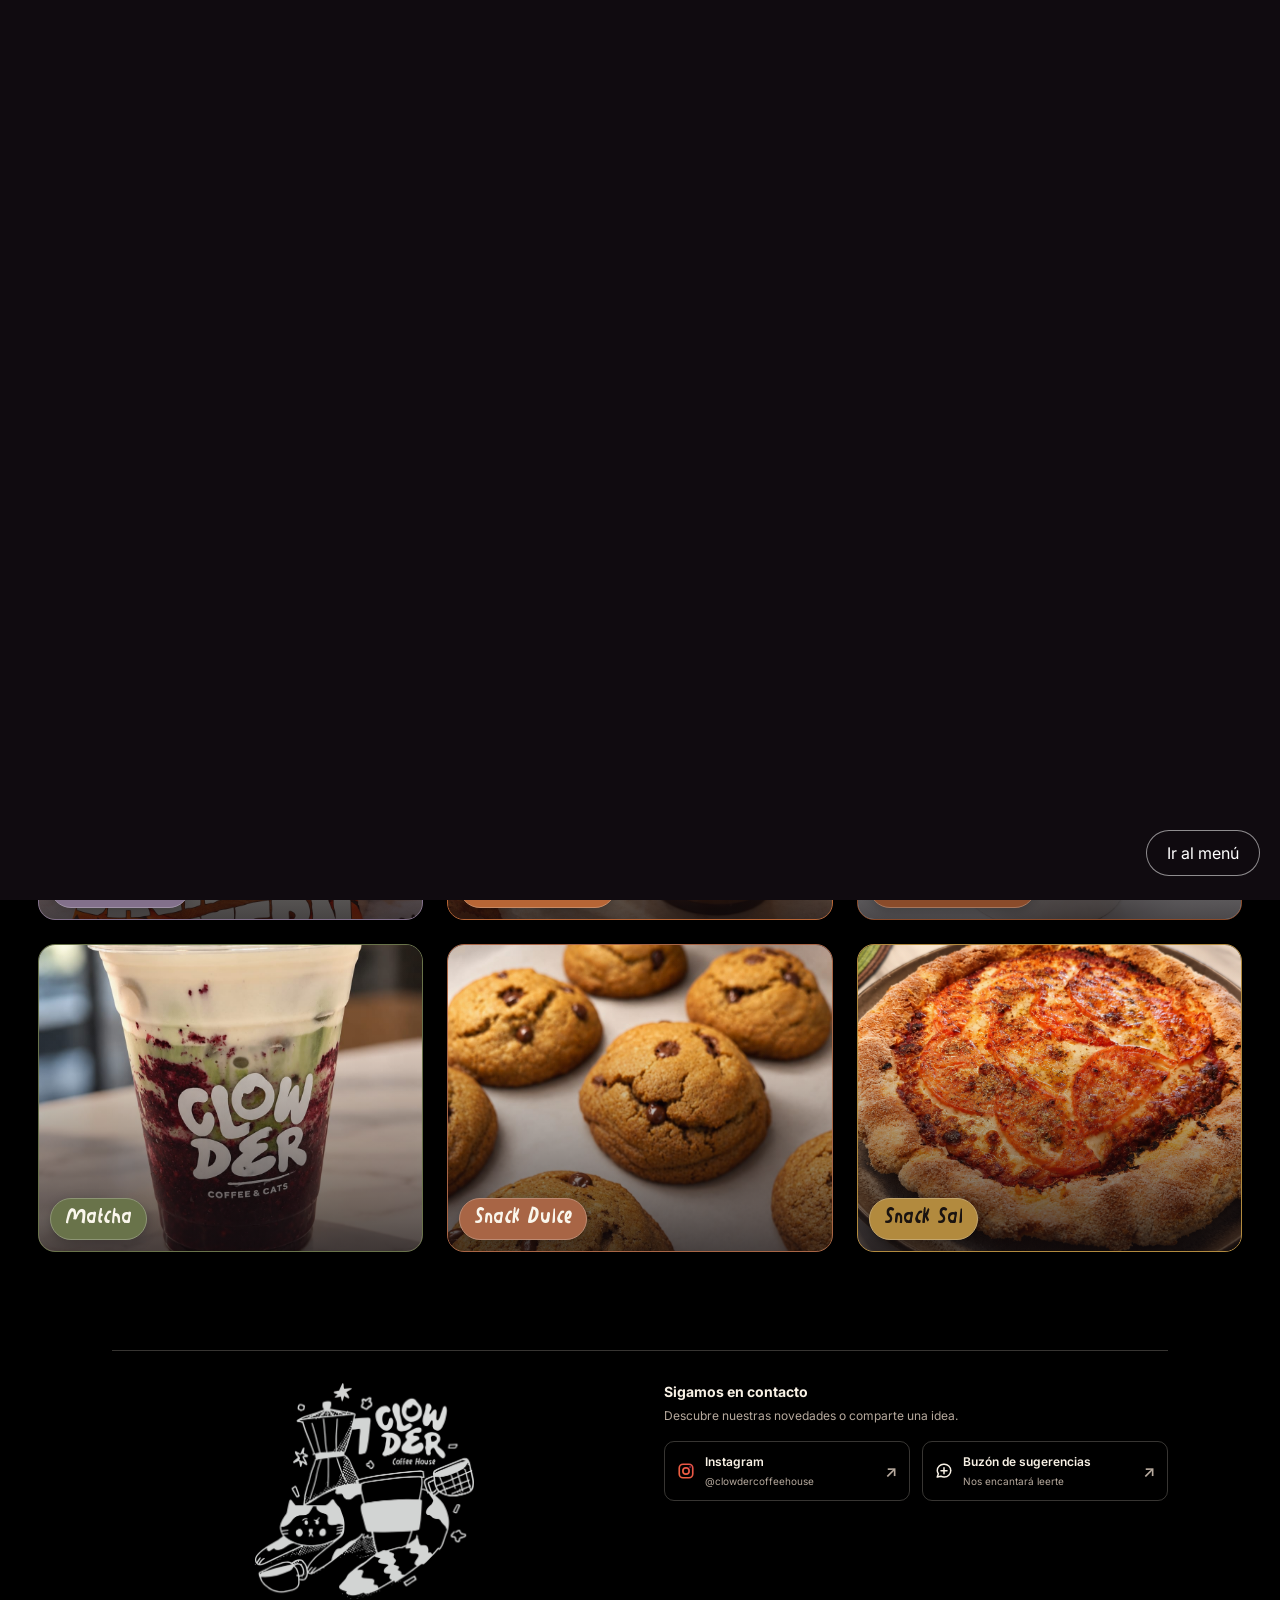
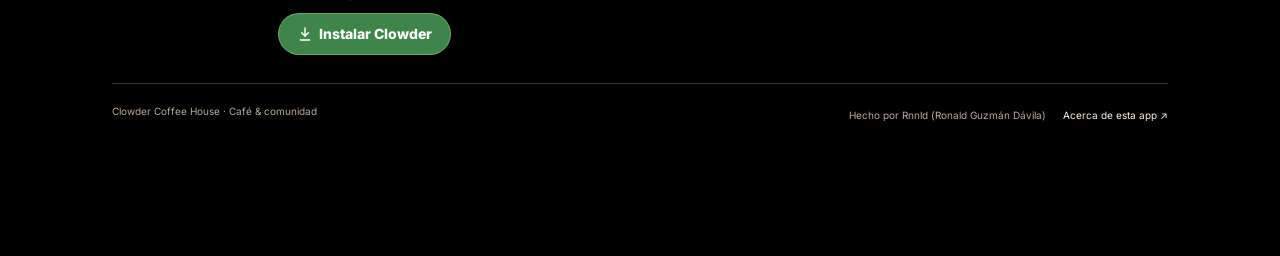
==== index.html @ a971379c "Reactiva Mini Clowder Pizza de $3 sin vencimiento de Halloween" ====
<!DOCTYPE html>
<html lang="es">
<head>
<meta charset="UTF-8">
<meta name="viewport" content="width=device-width, initial-scale=1.0">
<script>if('scrollRestoration' in history) history.scrollRestoration='manual';</script>
<title>Clowder Coffee House - Pedidos</title>
<meta name="description" content="Pide desde aquí y te llega directo a nuestro WhatsApp. Café, snacks y la bebida del mes.">
<meta name="theme-color" content="#000000">
<meta name="mobile-web-app-capable" content="yes">
<meta name="apple-mobile-web-app-capable" content="yes">
<meta name="apple-mobile-web-app-status-bar-style" content="black-translucent">
<meta name="apple-mobile-web-app-title" content="Clowder Coffee House - Pedidos">
<link rel="manifest" href="manifest.webmanifest?v=9">
<link rel="apple-touch-icon" sizes="192x192" href="icons/clowder-icon-192-v9.png">
<meta property="og:type" content="website">
<meta property="og:title" content="Clowder Coffee House · Arma tu pedido">
<meta property="og:description" content="Pide desde aquí y te llega directo a nuestro WhatsApp. Café, snacks y la bebida del mes.">
<meta property="og:url" content="https://clowder.cafe/?halloween=20261031">
<meta property="og:image" content="https://clowder.cafe/social/halloween-jacks-20261031.jpg">
<meta property="og:image:width" content="1080">
<meta property="og:image:height" content="1440">
<meta name="twitter:card" content="summary_large_image">
<meta property="og:image:type" content="image/jpeg">
<meta property="og:image:alt" content="Jacks O’ Lantern, la bebida de Halloween de Clowder en su vaso de calabaza">
<meta name="twitter:image" content="https://clowder.cafe/social/halloween-jacks-20261031.jpg">
<link rel="icon" type="image/png" href="assets/image-37567444807043c1.png">
<link rel="preconnect" href="https://fonts.googleapis.com">
<link href="https://fonts.googleapis.com/css2?family=Fraunces:ital,opsz,wght@0,9..144,400;0,9..144,600;1,9..144,500&family=Inter:wght@400;500;600;700&family=IBM+Plex+Mono:wght@500;600&display=swap" rel="stylesheet">
<link rel="stylesheet" href="./styles.css?v=20261031-halloween-stock">
<link rel="stylesheet" href="./order-ticket.css?v=20261026">
</head>
<body>
<noscript><style>.intro-splash{display:none}</style></noscript>
<div class="intro-splash" id="introSplash">
  <video id="introVideo" muted playsinline preload="metadata" aria-hidden="true">
    <source src="assets/pumpkin-intro.mp4" type="video/mp4">
  </video>
  <button type="button" class="intro-skip" id="introSkip">Ir al menú</button>
</div>


<div class="sticky-top">
<header>
  <div class="header-actions">
  <div class="header-primary-actions">
  <button class="hours-toggle" id="hoursToggle" onclick="openHours()" aria-label="Horarios de atención">
    <svg viewBox="0 0 24 24" fill="none" stroke="currentColor" stroke-width="2" stroke-linecap="round" stroke-linejoin="round"><circle cx="12" cy="12" r="9"/><polyline points="12 7 12 12 16 14"/></svg>
  </button>
  <button class="guide-toggle" id="guideToggle" onclick="openGuide()" aria-label="¿Cómo pido?">
    <svg viewBox="0 0 24 24" fill="none" stroke="currentColor" stroke-width="2" stroke-linecap="round" stroke-linejoin="round"><circle cx="12" cy="12" r="9"/><path d="M9.5 9a2.5 2.5 0 0 1 5 0c0 1.7-2.5 2-2.5 3.5"/><line x1="12" y1="16.5" x2="12" y2="16.5"/></svg>
    ¿Cómo pido?
  </button>
  <button class="pay-toggle" id="payToggle" onclick="openPayments()" aria-label="Pagar por transferencia">
    <svg viewBox="0 0 24 24" fill="none" stroke="currentColor" stroke-width="2" stroke-linecap="round" stroke-linejoin="round"><rect x="2" y="5" width="20" height="14" rx="2"/><line x1="2" y1="10" x2="22" y2="10"/></svg>
    Transferencias
  </button>
  </div>
  <div class="header-secondary-actions">
  <span class="theme-toggle" id="themeToggle" role="img" aria-label="Clowder">
    <img class="theme-cat-logo theme-cat-logo-dark-mode" width="2250" height="2250" decoding="async" src="assets/clowder-mark-dark-mode.png" alt="">
  </span>
  </div>
  </div>

</header>
<div class="compact-cat-title" id="compactCatTitle"></div>

<div class="cats-wrap"><nav class="cats" id="cats"></nav></div>
</div>

<header class="home-brand">
  <img class="logo" width="1374" height="1149" decoding="async" src="assets/image-b30d7df6a35a7973.png" alt="Clowder">
  <div class="tag-row">
    <svg class="doodle-star" viewBox="0 0 24 24" fill="currentColor"><path d="M12 0 L14.2 9.8 L24 12 L14.2 14.2 L12 24 L9.8 14.2 L0 12 L9.8 9.8 Z"/></svg>
    <div class="tag">arma tu pedido</div>
    <svg class="doodle-star" viewBox="0 0 24 24" fill="currentColor"><path d="M12 0 L14.2 9.8 L24 12 L14.2 14.2 L12 24 L9.8 14.2 L0 12 L9.8 9.8 Z"/></svg>
  </div>
</header>

<section id="whatsappRecovery" class="order-history order-recovery" hidden aria-labelledby="recoveryTitle">
  <h2 id="recoveryTitle">Tu pedido está guardado</h2>
  <p id="whatsappRecoveryMessage" role="status"></p>
  <p>Si WhatsApp no abrió o quedó en blanco, vuelve a abrir el mismo mensaje. No necesitas armar el pedido otra vez.</p>
  <a id="whatsappRecoveryLink" data-whatsapp>Continuar este pedido en WhatsApp</a>
  <details><summary>Ver mi pedido guardado</summary><pre id="recoveryOrderDetails"></pre></details>
  <button type="button" onclick="acknowledgeWhatsAppMessage()">Ya envié el mensaje</button>
  <small>Este botón solo oculta el aviso; no confirma el pago.</small>
</section>

<aside id="drinksOnlyNotice" class="drinks-only-notice" hidden aria-labelledby="drinksOnlyTitle">
  <strong id="drinksOnlyTitle">Hoy solo bebidas ☕</strong>
  <p>Estamos preparando Clowder para Halloween 🎃. Por hoy, disfruta nuestras bebidas; la comida vuelve mañana.</p>
</aside>

<aside id="halloweenNotice" class="drinks-only-notice halloween-notice" hidden aria-labelledby="halloweenTitle">
  <strong id="halloweenTitle">🎃 Halloween en Clowder 👻</strong>
  <p>🦇 Hoy, a partir de las 20h00, celebramos con bebidas y temática de Halloween.</p>
  <p><b>Mini Clowder Pizza · $3.00</b><br>Los mismos ingredientes de nuestra pizza, en versión mini y sin huevo.</p>
  <div class="halloween-notice-actions">
    <button type="button" onclick="selectCat('Snack Sal')">🍕 Pedir mini pizza</button>
    <button type="button" onclick="selectCat('Bebidas Frías')">🎃 Jacks O’ Lantern</button>
    <button type="button" onclick="selectCat('Bebida del Mes')">☕ Pumpkin Spice Latte</button>
  </div>
</aside>

<section id="birthdayNotice" hidden style="max-width:720px;margin:16px auto;padding:20px;border-radius:20px;background:#faef9a;color:#332519;box-sizing:border-box" aria-labelledby="birthdayTitle">
  <img src="banners/cumple-gato-mesero.png" alt="El gato mesero celebra su cumpleaños con un pastel, café y un michi, en una ilustración cálida de Clowder." width="1049" height="1499" loading="lazy" decoding="async" style="display:block;width:100%;max-width:300px;height:auto;margin:0 auto 18px;border-radius:14px">
  <h2 id="birthdayTitle" style="margin:0 0 8px">🎂 ¡El gato mesero está de cumpleaños!</h2>
  <p id="birthdayHours" role="status"></p>
  <p>Su mejor regalo: ayudar a los michis de la calle. Tu aporte de cumpleaños, desde $1, se destina a nuestra ayuda social animal. 🐾</p>
  <form onsubmit="openBirthdayGift(event)" style="display:flex;gap:10px;flex-wrap:wrap;align-items:center">
    <label for="birthdayAmount">Tu regalo ($)</label>
    <input id="birthdayAmount" type="number" min="1" step="0.01" value="1" required style="width:90px;padding:10px;font:inherit">
    <button type="submit" style="padding:12px;border-radius:12px;cursor:pointer;font:inherit">🎁 Regalar desde $1</button>
  </form>
  <p id="birthdayGiftInstructions" hidden>Transfiere el valor elegido a una de nuestras cuentas y adjunta tu comprobante en WhatsApp. <a id="birthdayReceipt" data-whatsapp target="_blank" rel="noopener">Enviar comprobante</a>. Abrir WhatsApp no confirma el aporte.</p>
</section>
<main id="menu"></main>

<details id="orderHistory" class="order-history" hidden>
  <summary>Mis pedidos anteriores</summary>
  <p>Últimos 10 pedidos preparados en este dispositivo. Puedes recuperar el mensaje o repetir los productos como un pedido nuevo. Abrir WhatsApp no confirma que hayas enviado el mensaje ni pagado.</p>
  <div id="orderHistoryList"></div>
</details>

<footer id="preview-footer" class="footer-mascot footer-compact">
  <div class="footer-brand">
    <img src="assets/image-1241ecc6e22c2542.png" loading="lazy" decoding="async" width="900" height="891" alt="Clowder Coffee House">
    <button class="install-toggle" id="installToggle" onclick="installApp()" aria-label="Instalar Clowder">
      <svg viewBox="0 0 24 24" fill="none" stroke="currentColor" stroke-width="2.2" stroke-linecap="round" stroke-linejoin="round"><path d="M12 3v12"/><path d="m7 10 5 5 5-5"/><path d="M5 21h14"/></svg>
      Instalar Clowder
    </button>
  </div>
  <div class="footer-details">
    <h2 class="footer-heading">Sigamos en contacto</h2><p class="footer-ig-cta">Descubre nuestras novedades o comparte una idea.</p>
    <nav class="footer-links" aria-label="Comunidad Clowder">
  <a class="footer-mascot-ig" href="https://www.instagram.com/clowdercoffeehouse/" target="_blank" rel="noopener" aria-label="Instagram de Clowder">
    <svg viewBox="0 0 24 24" fill="none" aria-hidden="true"><defs><linearGradient id="igGradient" x1="2" y1="22" x2="22" y2="2"><stop stop-color="#feda75"/><stop offset=".35" stop-color="#fa7e1e"/><stop offset=".7" stop-color="#d62976"/><stop offset="1" stop-color="#4f5bd5"/></linearGradient></defs><rect x="3" y="3" width="18" height="18" rx="5" stroke="url(#igGradient)" stroke-width="2.2"/><circle cx="12" cy="12" r="4.2" stroke="url(#igGradient)" stroke-width="2.2"/><circle cx="17.4" cy="6.7" r="1.1" fill="#d62976"/></svg>
    <span>Instagram<small>@clowdercoffeehouse</small></span><span class="footer-link-arrow" aria-hidden="true">↗︎</span>
  </a>
  <a class="footer-suggestion-link" href="https://share.forms.app/form/6a9ef996fdd4755e6a546004" target="_blank" rel="noopener noreferrer"><svg viewBox="0 0 24 24" fill="none" stroke="currentColor" stroke-width="2" stroke-linecap="round" stroke-linejoin="round" aria-hidden="true"><path d="M21 11.5a8.4 8.4 0 0 1-9 8.5 9.3 9.3 0 0 1-4.2-1L3 20l1.5-4.4A8.1 8.1 0 0 1 3 11.5 8.4 8.4 0 0 1 12 3a8.4 8.4 0 0 1 9 8.5Z"/><path d="M8 11.5h8M12 7.5v8"/></svg><span>Buzón de sugerencias<small>Nos encantará leerte</small></span><span class="footer-link-arrow" aria-hidden="true">↗︎</span></a>
    </nav>
  </div>
  <div class="footer-credit"><span>Clowder Coffee House <span aria-hidden="true">·</span> Café &amp; comunidad</span><span>Hecho por Rnnld (Ronald Guzmán Dávila) <button type="button" onclick="document.getElementById('aboutApp').showModal()">Acerca de esta app <span aria-hidden="true">↗︎</span></button></span></div>
</footer>
<dialog id="aboutApp" class="about-dialog" aria-labelledby="aboutAppTitle">
  <div class="drawer-head"><h2 id="aboutAppTitle">Acerca de esta app</h2><button type="button" aria-label="Cerrar" onclick="document.getElementById('aboutApp').close()">✕</button></div>
  <p class="about-intro">Creada para que elegir tu café y armar tu pedido sea más fácil.</p>
  <div class="dev-card">
    <div class="dev-hook">¿Te gusta esta app?</div>
    <div class="dev-hook-sub">¿Tienes algo en mente? Cuéntame.</div>
    <a class="dev-btn dev-btn-wa dev-btn-full" href="#" data-whatsapp target="_blank" rel="noopener">Hablemos por WhatsApp</a>
    <div class="dev-sign">Ronald Guzmán Dávila</div>
  </div>
  <div class="footer-version">Clowder · v6</div>
</dialog>

<nav class="bottom-navigation" aria-label="Navegación del menú">
  <button type="button" id="menuBack" class="menu-back" onclick="expandCats()" disabled><span aria-hidden="true">←</span> Volver al menú</button>
<div class="cartbar" id="cartbar" role="button" tabindex="0" aria-label="Ver mi pedido">
  <div class="left"><span class="count" id="cartCount">0</span> Mi pedido</div>
  <div class="right"><span id="cartTotal">$0.00</span>
    <svg class="cartbar-arrow" viewBox="0 0 24 24" fill="none" stroke="currentColor" stroke-width="3" stroke-linecap="round" stroke-linejoin="round"><polyline points="9 18 15 12 9 6"/></svg>
  </div>
</div>
</nav>
<div class="order-complete" id="orderComplete" role="status" aria-live="polite">Continúa en WhatsApp<br><small>Envía allí el mensaje para completar tu pedido. Tu carrito está limpio. Puedes recuperar el mensaje en Mis pedidos anteriores.</small></div>

<div class="overlay" id="paymentsOverlay">
  <div class="drawer">
    <div class="drawer-head">
      <h2>Pagar por transferencia</h2>
      <button aria-label="Cerrar" onclick="closePayments()">✕</button>
    </div>
    <p class="modal-hint">Elige tu banco para ver el número de cuenta. Después de transferir, envía tu pedido igual por WhatsApp para que lo preparemos.</p>
    <div class="banks" id="banksList"></div>
    <div class="bank-details" id="bankDetails">
      <div class="bank-account" id="bankAccountNumber"></div>
      <div class="bank-field"><strong>Jorge Ronald Guzmán Dávila</strong></div>
      <div class="bank-field">Cuenta Ahorros</div>
      <div class="bank-field">Cédula: 0926355850</div>
      <div class="bank-field">guzmandavila@proton.me</div>
      <button class="send-btn" id="copyAccountBtn" style="margin-top:14px;" onclick="copyAccountNumber()">Copiar número</button>
    </div>
  </div>
</div>

<div class="overlay" id="guideOverlay">
  <div class="drawer">
    <div class="drawer-head">
      <h2>¿Cómo pido?</h2>
      <button aria-label="Cerrar" onclick="closeGuide()">✕</button>
    </div>
    <div class="guide-subtitle">Es súper fácil, mira:</div>
    <div class="guide-steps">
      <div class="guide-step">
        <span class="guide-num">1</span>
        <div class="guide-mock">
          <span class="mock-cats-row">
            <span class="mock-bubble" style="background:#442C19;"></span>
            <span class="mock-bubble" style="background:#B6DAEA;"></span>
            <span class="mock-bubble" style="background:#3F854A;"></span>
          </span>
        </div>
        <div class="guide-caption">Toca una categoría</div>
      </div>
      <svg class="guide-arrow" viewBox="0 0 24 24" fill="none" stroke="currentColor" stroke-width="2.5" stroke-linecap="round" stroke-linejoin="round"><line x1="12" y1="4" x2="12" y2="20"/><polyline points="7 15 12 20 17 15"/></svg>
      <div class="guide-step">
        <span class="guide-num">2</span>
        <div class="guide-mock">
          <span class="mock-card">
            <span class="mock-card-photo"></span>
            <span class="mock-card-lines"><span></span><span></span></span>
            <span class="mock-card-plus">+</span>
          </span>
        </div>
        <div class="guide-caption">Toca el + en lo que quieras</div>
      </div>
      <svg class="guide-arrow" viewBox="0 0 24 24" fill="none" stroke="currentColor" stroke-width="2.5" stroke-linecap="round" stroke-linejoin="round"><line x1="12" y1="4" x2="12" y2="20"/><polyline points="7 15 12 20 17 15"/></svg>
      <div class="guide-step">
        <span class="guide-num">3</span>
        <div class="guide-mock">
          <span class="mock-cartbar">
            <span class="mock-cartbar-count">2</span>
            <span class="mock-cartbar-price">$8.50</span>
          </span>
        </div>
        <div class="guide-caption">Abajo se arma tu carrito solo</div>
      </div>
      <svg class="guide-arrow" viewBox="0 0 24 24" fill="none" stroke="currentColor" stroke-width="2.5" stroke-linecap="round" stroke-linejoin="round"><line x1="12" y1="4" x2="12" y2="20"/><polyline points="7 15 12 20 17 15"/></svg>
      <div class="guide-step">
        <span class="guide-num">4</span>
        <div class="guide-mock">
          <span class="mock-input">Tu nombre</span>
        </div>
        <div class="guide-caption">Escribe tu nombre (¡no te olvides!)</div>
      </div>
      <svg class="guide-arrow" viewBox="0 0 24 24" fill="none" stroke="currentColor" stroke-width="2.5" stroke-linecap="round" stroke-linejoin="round"><line x1="12" y1="4" x2="12" y2="20"/><polyline points="7 15 12 20 17 15"/></svg>
      <div class="guide-step">
        <span class="guide-num">5</span>
        <div class="guide-mock">
          <span class="mock-whatsapp">
            <svg viewBox="0 0 24 24" fill="white"><path d="M12 2C6.5 2 2 6.5 2 12c0 1.8.5 3.5 1.3 5L2 22l5.2-1.4c1.4.8 3.1 1.2 4.8 1.2 5.5 0 10-4.5 10-10S17.5 2 12 2zm5.6 14.2c-.2.7-1.4 1.3-2 1.4-.5.1-1.1.1-1.8-.1-.4-.1-1-.3-1.7-.6-3-1.3-4.9-4.3-5.1-4.5-.1-.2-1.2-1.6-1.2-3.1s.8-2.2 1.1-2.5c.3-.3.6-.4.8-.4h.6c.2 0 .4 0 .6.5.2.5.7 1.8.8 1.9.1.2.1.3 0 .5-.1.2-.2.3-.3.5-.2.2-.3.3-.5.5-.2.2-.3.4-.1.7.2.3.9 1.4 1.9 2.3 1.3 1.2 2.4 1.5 2.7 1.7.3.2.5.1.7-.1.2-.2.8-.9 1-1.2.2-.3.4-.2.7-.1.3.1 1.7.8 2 1 .3.1.5.2.6.3.1.2.1.8-.1 1.5z"/></svg>
          </span>
        </div>
        <div class="guide-caption">Toca enviar</div>
        <div class="guide-subcaption">Se manda solo, no toques nada más en WhatsApp</div>
      </div>
    </div>
    <button class="send-btn" onclick="closeGuide()">¡Ya entendí!</button>
  </div>
</div>

<div class="overlay" id="bigOrderOverlay">
  <div class="drawer">
    <div class="drawer-head">
      <h2>¿Pedido grande?</h2>
      <button aria-label="Cerrar" onclick="closeBigOrder()">✕</button>
    </div>
    <div class="bigorder-body">
      <div class="bigorder-lead">Por aquí puedes pedir hasta 10 de cada producto.</div>
      <div class="bigorder-text">Si necesitas más, escríbenos por WhatsApp y lo coordinamos contigo: así nos aseguramos de tener todo listo y a tiempo.</div>
      <a class="bigorder-cta" href="#" data-whatsapp target="_blank" rel="noopener">Escríbenos por WhatsApp</a>
    </div>
    <button class="send-btn" onclick="closeBigOrder()">Seguir con mi pedido</button>
  </div>
</div>

<div class="overlay" id="hoursOverlay">
  <div class="drawer">
    <div class="drawer-head">
      <h2 id="hoursTitle">Horarios de atención</h2>
      <button aria-label="Cerrar" onclick="closeHours()">✕</button>
    </div>
    <div class="closed-notice" id="hoursNotice">Ahora estamos fuera del horario del menú completo. Puedes revisar los horarios y volver a pedir cuando esté disponible.</div>
    <div class="hours-list">
      <div class="hours-row">
        <div class="hours-days">Lunes a domingo</div>
        <div class="hours-time">☕ Solo café · disponible todo el día</div>
      </div>
      <div class="hours-row">
        <div class="hours-days">Lunes a sábado</div>
        <div class="hours-time">Menú completo: 19h00 – 23h00</div>
      </div>
      <div class="hours-row">
        <div class="hours-days">Domingos</div>
        <div class="hours-time">Menú completo: 18h30 – 22h30</div>
      </div>
    </div>
    <div class="modal-hint" style="text-align:center; margin:0 0 12px;">Fuera de esas franjas, solo se pueden pedir Bebidas Calientes.</div>
    <button class="send-btn" onclick="closeHours()">¡Listo!</button>
  </div>
</div>

<div class="overlay" id="overlay">
  <div class="drawer">
    <div class="drawer-head">
      <h2>Confirma tu pedido</h2>
      <button aria-label="Cerrar" onclick="closeCart()">✕</button>
    </div>
    <div id="cartList"></div>
    <div class="prep-time" id="prepTimeLine" style="display:none;"></div>

    <div class="fields">
      <div>
        <label class="name-label" for="customerName">¿Cómo te llamas?</label>
        <input type="text" id="customerName" maxlength="80" autocomplete="given-name" placeholder="Tu nombre" class="name-input" oninput="updateBars()">
      </div>
      <div id="modeFieldWrap">
        <label>¿Dónde lo disfrutas?</label>
        <div class="toggle-row" id="modeToggleRow">
          <button id="btnMesa" onclick="setMode('mesa')">Aquí</button>
          <button id="btnLlevar" onclick="setMode('llevar')">Para llevar</button>
          <button id="btnDelivery" onclick="setMode('delivery')">Delivery</button>
        </div>
        <div class="delivery-hint" id="deliveryHint"><strong>DELIVERY EN BICI</strong> · Canaria · Gratis · Según disponibilidad<br><span>Preparación + 5 min de entrega</span></div>
        <div class="delivery-fields" id="deliveryFields">
          <label>Manzana<input type="number" id="deliveryManzana" inputmode="numeric" pattern="[0-9]*" min="0" step="1" placeholder="Ej. 12" oninput="updateBars()"></label>
          <label>Villa<input type="number" id="deliveryVilla" inputmode="numeric" pattern="[0-9]*" min="0" step="1" placeholder="Ej. 8" oninput="updateBars()"></label>
          <button type="button" class="location-btn" onclick="shareLocation()">Compartir ubicación</button>
          <div class="location-status" id="locationStatus"></div>
          <div class="delivery-validation" id="deliveryValidation">Completa Manzana y Villa con números enteros válidos</div>
        </div>
      </div>
      <div>
        <label>¿Cómo prefieres pagar?</label>
        <div class="toggle-row">
          <button id="btnEfectivo" onclick="setPay('efectivo')">Efectivo</button>
          <button id="btnTransfer" onclick="setPay('transferencia')">Transferencia</button>
        </div>
        <p id="bankField" class="transfer-accounts" hidden>Elige la cuenta que prefieras en <a href="https://clowder.cafe/pagos/" target="_blank" rel="noopener">ver cuentas para transferir ↗</a>.</p>
        <div class="cash-change" id="cashChange">
          <label>¿Con cuánto pagas?
            <input type="number" id="cashAmount" inputmode="decimal" min="0.01" step="0.01" placeholder="Ej. 10.00" oninput="updateBars()">
            <div class="cash-actions">
              <button type="button" class="cash-exact" onclick="setExactCash()">Pago exacto</button>
              <span class="cash-change-text" id="cashChangeText"></span>
            </div>
          </label>
        </div>
      </div>
    </div>

    <div class="note" id="packagingLine" style="display:none; text-align:right; margin-top:10px;"></div>
    <div class="total-row">
      <span class="lbl">Total</span>
      <span class="val" id="drawerTotal">$0.00</span>
    </div>

    <p id="sendHint" class="modal-hint" role="status" aria-live="polite"></p>
    <p id="contactError" class="modal-hint" role="alert" hidden></p>
    <button class="send-btn" id="sendBtn" onclick="sendOrder()">Continuar en WhatsApp</button>
    <button class="new-order-btn" type="button" onclick="startNewOrder()">Empezar un pedido nuevo</button>
  </div>
</div>

<script src="./contact-config.js"></script>
<script src="./order-ticket.js?v=20261026"></script>
<script src="./app.js?v=20261101-mini-pizza"></script>
</body>
</html>
---- styles.css ----
@font-face{
    font-family:'Doughie';
    src:url('fuentes/Doughie.ttf') format('truetype');
    font-weight:normal;
    font-style:normal;
    font-display:swap;
    /* La fuente decorativa solo dibuja texto latino; los símbolos usan fallback. */
    unicode-range:U+0020-007E,U+00A0-024F,U+1E00-1EFF;
  }
  :root{
    --bg:#000000;
    --bg-alt:#2a2029;
    --card:#241c24;
    --cream:#f8f1e5;
    --cream-dim:#b6a99d;
    --gold:#f8f1e5;
    --gold-dim:#dfd0ba;
    --sage:#f8f1e5;
    --line:rgba(248,241,229,0.22);
    --line-solid:#40323d;
    --radius:14px;
    --theme-transition: background .25s ease, color .25s ease, border-color .25s ease;
  }
  body.light-theme{
    --bg:#f6efe2;
    --bg-alt:#eadfce;
    --card:#fffaf1;
    --cream:#2b2028;
    --cream-dim:#71645f;
    --gold:#2b2028;
    --gold-dim:#54443f;
    --sage:#2b2028;
    --line:rgba(43,32,40,0.16);
    --line-solid:#dfd0bd;
  }
  *{box-sizing:border-box;}
  html{margin:0; padding:0; background:#000000;}
  html:has(body.light-theme){background:#dfd0bd;}
  body{margin:0; min-height:100vh; padding:0; border:0; border-radius:0; overflow-x:hidden; box-shadow:none;}
  body{
    background:var(--bg);
    color:var(--cream);
    font-family:'Inter','Apple Color Emoji','Segoe UI Emoji','Noto Color Emoji',sans-serif;
    min-height:100vh;
    padding-bottom:100px;
    -webkit-font-smoothing:antialiased;
    transition:var(--theme-transition);
  }
  .intro-splash{
    position:fixed; inset:0; z-index:10000; display:grid; place-items:center;
    overflow:hidden; background:#100b10; opacity:1; visibility:visible;
    transition:opacity .75s ease, visibility .75s ease;
  }
  .intro-splash video{width:100%; height:100%; display:block; object-fit:cover; object-position:center 43%;}
  .intro-splash.is-done{opacity:0; visibility:hidden; pointer-events:none;}
  .intro-skip{position:absolute;right:20px;bottom:max(24px,env(safe-area-inset-bottom));padding:12px 20px;min-height:44px;border:1px solid #fff8;border-radius:999px;background:#100b10cc;color:#fff;font:inherit;cursor:pointer;}
  .intro-skip:focus-visible{outline:3px solid #fff;outline-offset:4px;}
  @media(prefers-reduced-motion:reduce){.intro-splash{display:none;transition:none;}}
  @media (min-width:700px){
    body{max-width:860px; min-height:100vh; margin:0 auto;}
  }
  body::before{
    content:'';
    position:fixed; inset:0; z-index:0; pointer-events:none;
    background-image:url("data:image/svg+xml,%3Csvg xmlns='http://www.w3.org/2000/svg' width='180' height='180'%3E%3Cfilter id='n'%3E%3CfeTurbulence type='fractalNoise' baseFrequency='0.85' numOctaves='2' stitchTiles='stitch'/%3E%3CfeColorMatrix type='matrix' values='0 0 0 0 1  0 0 0 0 1  0 0 0 0 1  0 0 0 9 0'/%3E%3C/filter%3E%3Crect width='100%25' height='100%25' filter='url(%23n)'/%3E%3C/svg%3E");
    opacity:.15; mix-blend-mode:overlay;
  }
  body.light-theme::before{ opacity:.14; mix-blend-mode:multiply; }
  header, main, .cats, .cartbar, .overlay, .footer-mascot{ position:relative; z-index:1; }
  /* Header */
  .sticky-top{
    position:sticky; top:0; z-index:20;
    background:var(--bg);
    border-radius:0;
    overflow:hidden;
    clip-path:inset(0);
  }
  .header-actions{
    display:flex; align-items:center; justify-content:center;
    flex-wrap:wrap; gap:7px; margin-bottom:14px;
  }
  .header-primary-actions,
  .header-secondary-actions{
    display:flex; align-items:center; gap:7px;
  }
  .header-secondary-actions{
    margin-left:4px; padding-left:10px;
    border-left:1px solid var(--line);
  }
  header{
    background:var(--bg);
    border-radius:0;
    padding:16px 16px 14px;
    text-align:center;
    transition:var(--theme-transition);
  }
  /* Modo compacto: al elegir una categoría, se esconde todo salvo un logo chiquito */
  /* Compacto: logo chiquito a la izquierda y categorías al lado, todo en una fila */
  .sticky-top.compact{
    display:flex; align-items:center; gap:12px;
    padding:10px 20px;
    border-bottom:1px solid var(--line-solid);
    background:var(--bg);
    border-radius:0;
  }
  /* El logo se sacrifica en modo compacto: la píldora de categoría ocupa su lugar */
  .sticky-top.compact header{
    display:flex; align-items:center; flex:0 0 auto; position:static;
    padding:0; background:var(--bg); border-radius:0; text-align:left;
  }
  .sticky-top.compact .cats-wrap{ display:none; }
  .sticky-top.compact .cats-wrap::after{ display:none; }
  /* Píldora de categoría activa: mismo diseño que la píldora principal (color, forma,
     contorno), pero viviendo en el header mientras se navega una sola categoría. */
  .compact-cat-title{
    display:none; align-items:center; flex:0 1 auto; min-width:0;
    font-family:'Doughie','Inter','Apple Color Emoji','Segoe UI Emoji','Noto Color Emoji',sans-serif; font-weight:700; font-size:20px;
    padding:9px 20px; border-radius:999px; border:2px solid transparent;
    white-space:nowrap; overflow:hidden; text-overflow:ellipsis;
    box-shadow:0 3px 10px rgba(0,0,0,0.22), 0 0 0 3px var(--bg), 0 0 0 5px var(--cream);
    cursor:pointer;
  }
  .compact-cat-title svg{ width:17px; height:17px; margin-right:6px; flex:0 0 auto; }
  .compact-cat-title .cat-dot{ width:9px; height:9px; margin-right:7px; flex:0 0 auto; }
  .compact-cat-copy{display:flex; flex-direction:column; min-width:0; gap:3px;}
  .compact-cat-name{overflow:hidden; text-overflow:ellipsis; white-space:nowrap; line-height:1.1;}
  .compact-cat-hint{font-family:'Inter',sans-serif; font-size:10px; font-weight:600; line-height:1.2;}
  .sticky-top.compact .compact-cat-title{ display:flex; }
  .sticky-top.compact .cats{
    padding:0; border-bottom:none;
    justify-content:flex-end; overflow-x:auto;
  }
  /* Si la categoría es larga, se recorta con puntos en vez de desbordarse */
  .sticky-top.compact .cat-btn{
    max-width:100%; overflow:hidden; text-overflow:ellipsis; white-space:nowrap;
  }
  .sticky-top.compact header .logo,
  .sticky-top.compact header .tag,
  .sticky-top.compact header .doodle-star{ display:none; }
  .sticky-top.compact .header-actions{
    display:flex; align-items:center; flex-wrap:nowrap;
    gap:5px; margin:0;
  }
  .sticky-top.compact .header-primary-actions,
  .sticky-top.compact .header-secondary-actions{ gap:5px; }
  .sticky-top.compact .header-secondary-actions{ margin-left:2px; padding-left:5px; }
  .sticky-top.compact .hours-toggle,
  .sticky-top.compact .guide-toggle,
  .sticky-top.compact .pay-toggle,
  .sticky-top.compact .theme-toggle{
    display:flex; width:32px; height:32px; padding:0;
    border-radius:50%; justify-content:center; gap:0;
  }
  .sticky-top.compact .install-toggle{width:32px; height:32px; padding:0; border-radius:50%; font-size:0; gap:0;}
  .sticky-top.compact .install-toggle svg{width:17px; height:17px;}
  .sticky-top.compact .guide-toggle,
  .sticky-top.compact .pay-toggle{ font-size:0; }
  .sticky-top.compact .guide-toggle svg,
  .sticky-top.compact .pay-toggle svg{ width:17px; height:17px; }
  .sticky-top.compact .compact-cat-title{
    font-size:16px; padding:7px 11px; margin-right:48px;
    box-shadow:0 2px 8px rgba(0,0,0,.18), 0 0 0 2px var(--bg), 0 0 0 3px var(--cream);
  }
  header .logo{
    height:84px;
    width:auto;
    display:block;
    margin:0 auto;
    transition:filter .25s ease;
  }
  .theme-cat-logo{display:none;}
  body.light-theme header .logo{
    filter:invert(1);
  }
  .theme-toggle{
    width:34px; height:34px; flex:0 0 auto; border-radius:50%;
    background:var(--bg-alt); border:1px solid var(--line);
    color:var(--cream); display:flex; align-items:center; justify-content:center;
    cursor:pointer; padding:0;
  }
  .theme-toggle svg{width:18px; height:18px;}
  .sticky-top.compact .theme-toggle{
    position:absolute; z-index:5; top:8px; right:12px;
    width:44px; height:44px; padding:0; border:0; background:transparent;
  }
  .sticky-top.compact .theme-toggle svg{display:none;}
  .sticky-top.compact .theme-toggle .theme-cat-logo{
    display:block; width:44px; height:44px; object-fit:contain;
    transform:scale(1.4); pointer-events:none;
  }
  .sticky-top.compact .theme-toggle .theme-cat-logo-dark-mode{transform:scale(1.4) translate(2px,-.35px);}
  .sticky-top.compact .theme-toggle .theme-cat-logo-light-mode{display:none;}
  body.light-theme .sticky-top.compact .theme-toggle .theme-cat-logo-dark-mode{display:none;}
  body.light-theme .sticky-top.compact .theme-toggle .theme-cat-logo-light-mode{display:block;}
  .theme-toggle .icon-moon{display:none;}
  body.light-theme .theme-toggle .icon-sun{display:none;}
  body.light-theme .theme-toggle .icon-moon{display:block;}
  .install-toggle{display:none; width:auto; min-height:34px; flex:0 0 auto; border-radius:999px; background:#3F854A; border:1px solid rgba(255,255,255,.25); color:#fff; align-items:center; justify-content:center; gap:6px; cursor:pointer; padding:0 12px; font-family:'Inter','Apple Color Emoji','Segoe UI Emoji','Noto Color Emoji',sans-serif; font-size:12px; font-weight:800; white-space:nowrap;}
  .install-toggle svg{width:16px; height:16px;}
  .suggestion-toggle{
    position:absolute; top:18px; left:14px;
    width:34px; height:34px; border-radius:50%;
    background:var(--bg-alt); border:1px solid var(--line);
    color:var(--cream); display:flex; align-items:center; justify-content:center;
    cursor:pointer; padding:0;
  }
  .suggestion-toggle svg{width:18px; height:18px;}
  .hours-toggle{
    width:34px; height:34px; flex:0 0 auto; border-radius:50%;
    background:var(--bg-alt); border:1px solid var(--line);
    color:var(--cream); display:flex; align-items:center; justify-content:center;
    cursor:pointer; padding:0;
  }
  .hours-toggle svg{width:18px; height:18px;}
  .guide-toggle{
    flex:0 0 auto; width:34px; height:34px; border-radius:50%; padding:0;
    background:var(--bg-alt); border:1px solid var(--line);
    color:var(--cream-dim); display:flex; align-items:center; justify-content:center; gap:0;
    cursor:pointer;
    font-family:'Inter','Apple Color Emoji','Segoe UI Emoji','Noto Color Emoji',sans-serif; font-weight:700; font-size:0;
    white-space:nowrap;
  }
  .guide-toggle svg{width:16px; height:16px; flex:0 0 auto;}
  .pay-toggle{
    flex:0 0 auto; width:34px; height:34px; border-radius:50%; padding:0;
    background:var(--bg-alt); border:1px solid var(--line);
    color:var(--cream-dim); display:flex; align-items:center; justify-content:center; gap:0;
    cursor:pointer;
    font-family:'Inter','Apple Color Emoji','Segoe UI Emoji','Noto Color Emoji',sans-serif; font-weight:700; font-size:0;
    white-space:nowrap;
  }
  .pay-toggle svg{width:16px; height:16px; flex:0 0 auto;}
  .bigorder-body{ margin:4px 0 20px; }
  .bigorder-lead{
    font-family:'Doughie','Inter','Apple Color Emoji','Segoe UI Emoji','Noto Color Emoji',sans-serif; font-size:20px;
    color:var(--gold); margin-bottom:8px; line-height:1.3;
  }
  .bigorder-text{
    font-family:'Inter','Apple Color Emoji','Segoe UI Emoji','Noto Color Emoji',sans-serif; font-size:14px; font-weight:600;
    color:var(--cream-dim); line-height:1.5; margin-bottom:16px;
  }
  .bigorder-cta{
    display:flex; align-items:center; justify-content:center; text-decoration:none;
    background:#3F854A; color:#fff; border-radius:14px; padding:14px;
    font-family:'Inter','Apple Color Emoji','Segoe UI Emoji','Noto Color Emoji',sans-serif; font-size:15px; font-weight:800;
  }
  .hours-list{display:flex; flex-direction:column; gap:10px; margin:10px 0 20px;}
  .hours-row{
    display:flex; justify-content:space-between; align-items:center; gap:10px;
    background:var(--bg-alt); border:1px solid var(--line); border-radius:12px;
    padding:13px 16px;
  }
  .hours-days{font-family:'Inter','Apple Color Emoji','Segoe UI Emoji','Noto Color Emoji',sans-serif; font-weight:700; font-size:14.5px; color:var(--cream);}
  .hours-time{font-family:'IBM Plex Mono','Apple Color Emoji','Segoe UI Emoji','Noto Color Emoji',monospace; font-weight:600; font-size:13px; color:var(--gold); text-align:right;}
  .closed-notice{
    margin:0 0 14px; padding:11px 13px; border-radius:12px;
    background:var(--bg-alt); border:1px solid var(--line);
    color:var(--cream); font-size:14px; line-height:1.45;
  }
  .guide-subtitle{
    font-family:'Doughie','Inter','Apple Color Emoji','Segoe UI Emoji','Noto Color Emoji',sans-serif; font-weight:400; font-size:18px;
    color:var(--cream-dim); margin:-8px 0 8px;
  }
  .guide-steps{display:flex; flex-direction:column; margin:6px 0 18px;}
  .guide-step{
    display:flex; align-items:center; gap:14px;
    background:var(--bg-alt); border:1px solid var(--line); border-radius:14px; padding:12px 16px;
  }
  .guide-num{
    flex-shrink:0; width:38px; height:38px; border-radius:50%;
    background:var(--gold); color:var(--bg); font-family:'Doughie','Inter','Apple Color Emoji','Segoe UI Emoji','Noto Color Emoji',sans-serif;
    font-size:21px; display:flex; align-items:center; justify-content:center; font-weight:800;
  }
  .guide-mock{width:78px; flex-shrink:0; display:flex; align-items:center; justify-content:center;}
  .mock-cats-row{display:flex; gap:6px;}
  .mock-bubble{
    width:20px; height:20px; border-radius:50%;
    border:2px solid var(--bg); box-shadow:0 0 0 1.5px var(--line);
  }
  .guide-subcaption{
    font-family:'Inter','Apple Color Emoji','Segoe UI Emoji','Noto Color Emoji',sans-serif; font-size:12px; color:var(--cream-dim); margin-top:2px; line-height:1.3;
  }
  .mock-cat{
    display:inline-flex; align-items:center; gap:5px;
    background:transparent; border:1.5px solid var(--line); border-radius:999px;
    padding:6px 12px; font-family:'Inter','Apple Color Emoji','Segoe UI Emoji','Noto Color Emoji',sans-serif; font-weight:700; font-size:12px; color:var(--cream);
  }
  .mock-cat-dot{width:7px; height:7px; border-radius:50%; flex-shrink:0;}
  .mock-card{
    position:relative; display:flex; align-items:center; gap:6px;
    background:var(--bg-alt); border:1.5px solid var(--line); border-left:3px solid #cc835a;
    border-radius:9px; padding:6px 16px 6px 7px;
  }
  .mock-card-photo{width:20px; height:20px; border-radius:5px; background:var(--line); flex-shrink:0;}
  .mock-card-lines{display:flex; flex-direction:column; gap:3px;}
  .mock-card-lines span{display:block; height:3px; border-radius:2px; background:var(--cream-dim);}
  .mock-card-lines span:first-child{width:22px;}
  .mock-card-lines span:last-child{width:14px;}
  .mock-card-plus{
    position:absolute; right:-6px; top:50%; transform:translateY(-50%);
    width:18px; height:18px; border-radius:50%; background:var(--gold); color:var(--bg);
    font-size:13px; font-weight:800; display:flex; align-items:center; justify-content:center;
  }
  .mock-cartbar{
    display:flex; align-items:center; gap:8px;
    background:var(--gold); color:var(--bg); border-radius:999px; padding:7px 12px;
    font-family:'IBM Plex Mono','Apple Color Emoji','Segoe UI Emoji','Noto Color Emoji',monospace; font-weight:700; font-size:12px;
  }
  .mock-cartbar-count{
    background:var(--bg); color:var(--gold); border-radius:50%;
    width:17px; height:17px; display:flex; align-items:center; justify-content:center; font-size:10.5px;
  }
  .mock-whatsapp{
    width:34px; height:34px; border-radius:50%; background:#25D366;
    display:flex; align-items:center; justify-content:center;
  }
  .mock-whatsapp svg{width:19px; height:19px;}
  .mock-input{
    display:block; background:var(--bg-alt); border:1.5px solid var(--line); border-radius:8px;
    padding:7px 10px; font-family:'Inter','Apple Color Emoji','Segoe UI Emoji','Noto Color Emoji',sans-serif; font-size:11.5px; color:var(--cream-dim);
    white-space:nowrap;
  }
  .guide-caption{font-family:'Inter','Apple Color Emoji','Segoe UI Emoji','Noto Color Emoji',sans-serif; font-weight:700; font-size:15.5px; color:var(--cream);}
  .guide-arrow{width:20px; height:20px; color:var(--gold); opacity:.6; margin:2px auto;}
  header .tag{
    font-family:'IBM Plex Mono','Apple Color Emoji','Segoe UI Emoji','Noto Color Emoji',monospace;
    font-size:12.5px;
    letter-spacing:2px;
    text-transform:uppercase;
    color:var(--gold);
  }

  /* Category pills */
  .cats{
    display:flex; flex-wrap:nowrap; align-items:center; gap:9px;
    padding:14px 16px;
    background:var(--bg);
    border-bottom:1px solid var(--line-solid);
    overflow-x:auto; scrollbar-width:none; -webkit-overflow-scrolling:touch;
    scroll-snap-type:x proximity;
    scroll-padding-left:16px; /* el imán respeta el margen del borde */
  }
  .cats::-webkit-scrollbar{ display:none; }
  .cats .cat-btn{ scroll-snap-align:start; }
  /* En contenedores con scroll el padding derecho se pierde: se compensa así */
  .cats::after{ content:''; flex:0 0 6px; }
  /* Sombra al borde derecho: pista de que hay más categorías al costado */
  .cats-wrap{ position:relative; }
  .cats-wrap::after{
    content:''; position:absolute; top:0; right:0; bottom:1px; width:34px;
    background:linear-gradient(to right, rgba(0,0,0,0), var(--bg) 80%);
    pointer-events:none;
  }
  .cats-expand-btn{
    display:flex; align-items:center; gap:8px; flex:0 0 auto;
    height:38px; border-radius:999px; padding:0 16px 0 12px;
    background:var(--bg-alt); border:1px solid var(--line-solid);
    color:var(--cream); cursor:pointer;
    font-family:'Doughie','Inter','Apple Color Emoji','Segoe UI Emoji','Noto Color Emoji',sans-serif; font-weight:400; font-size:16px;
    box-shadow:0 2px 0 rgba(0,0,0,.08); transition:transform .2s ease, box-shadow .2s ease, border-color .2s ease;
  }
  .cats-expand-btn:hover{ transform:translateY(-1px); border-color:var(--cream-dim); box-shadow:0 4px 10px rgba(0,0,0,.12); }
  .cats-expand-icon{ width:18px; height:18px; flex:0 0 auto; }
  /* Pulso continuo y suave: invita a tocar sin ser molesto, ya que solo se ve
     mientras las categorías están colapsadas a una sola. */
  @keyframes catsExpandPulse{
    0%, 100% { transform:scale(1); box-shadow:0 0 0 0 rgba(213,82,140,.35); }
    50% { transform:scale(1.06); box-shadow:0 0 0 7px rgba(213,82,140,0); }
  }
  .cats-expand-dots{ display:none; }
  .cats-expand-dot{
    width:18px; height:18px; border-radius:50%;
    border:2px solid var(--bg-alt); margin-left:-7px;
  }
  .cats-expand-dot:first-child{ margin-left:0; }
  .cat-btn{
    flex:0 0 auto;
    font-family:'Doughie','Inter','Apple Color Emoji','Segoe UI Emoji','Noto Color Emoji',sans-serif;
    font-weight:400;
    font-size:20px;
    background:transparent;
    border:2px solid transparent;
    border-radius:999px;
    padding:9px 20px;
    cursor:pointer;
    position:relative;
    transition:background .2s, border-color .2s, color .2s;
  }
  .cat-btn.active{
    color:var(--bg);
    background:var(--gold);
    border-color:var(--gold);
    /* Refuerzos para que se note cuál está elegida, más allá del color */
    font-weight:700;
    transform:scale(1.04);
  }
  /* Contorno grueso en la activa: se lee aunque el color no se distinga bien */
  .cat-btn.active{
    box-shadow:0 3px 10px rgba(0,0,0,0.22), 0 0 0 3px var(--bg), 0 0 0 5px var(--cream);
  }
  .cat-btn-promo{
    border-style:dashed !important;
  }
  .cat-dot{
    width:9px; height:9px; border-radius:50%;
    display:inline-block; margin-right:7px; vertical-align:middle;
  }
  .section-label .cat-dot{width:13px; height:13px; margin-right:9px;}

  /* Items */
  main{padding:18px 16px 10px; max-width:560px; margin:0 auto;}
  body.category-home .cats-wrap{display:none;}
  body.category-home #menu{max-width:820px; padding-top:8px;}
  .category-home-view{padding:10px 0 26px;}
  .category-home-grid{display:grid; grid-template-columns:repeat(2,minmax(0,1fr)); gap:12px;}
  .category-tile{
    position:relative; display:block; width:100%; aspect-ratio:1.25/1; padding:0; overflow:hidden;
    border:1px solid var(--tile-accent); border-radius:17px; background:var(--bg-alt); color:#fff;
    text-align:left; cursor:pointer; isolation:isolate; box-shadow:0 5px 16px rgba(0,0,0,.14);
    -webkit-tap-highlight-color:transparent;
  }
  .category-tile img{position:absolute; inset:0; z-index:-2; width:100%; height:100%; object-fit:cover; object-position:var(--tile-image-position,50% 50%); transform:scale(var(--tile-image-scale,1)); transition:transform .35s ease;}
  .category-tile-shade{position:absolute; inset:0; z-index:-1; background:linear-gradient(180deg,rgba(13,9,12,.02) 30%,rgba(13,9,12,.74) 100%);}
  .category-tile-name{
    position:absolute; left:11px; bottom:11px; max-width:calc(100% - 22px);
    display:inline-flex; align-items:center; min-height:34px; box-sizing:border-box;
    padding:7px 14px; border:1px solid color-mix(in srgb,var(--tile-accent),white 24%);
    border-radius:999px; background:var(--tile-accent); color:var(--tile-pill-text,#fff);
    font:400 clamp(18px,4.6vw,24px)/1.1 'Doughie','Inter','Apple Color Emoji','Segoe UI Emoji','Noto Color Emoji',sans-serif; text-shadow:none;
    box-shadow:0 3px 12px rgba(0,0,0,.24); white-space:normal; overflow-wrap:anywhere;
  }
  .category-tile:focus-visible{outline:3px solid var(--cream); outline-offset:3px;}
  @media (hover:hover) and (pointer:fine){.category-tile:hover img{transform:scale(calc(var(--tile-image-scale,1) + .045));}}
  @media(min-width:700px){.category-home-grid{grid-template-columns:repeat(3,minmax(0,1fr)); gap:16px;}}
  .section-label{
    font-family:'Doughie','Inter','Apple Color Emoji','Segoe UI Emoji','Noto Color Emoji',sans-serif;
    font-weight:400;
    font-size:38px;
    color:var(--gold);
    margin:24px 4px 12px;
    display:none; align-items:center;
  }
  .cat-banner{ margin:0 4px 16px; position:relative; }
  .cat-banner-track{
    display:flex; overflow-x:auto; scroll-snap-type:x mandatory;
    gap:8px; scrollbar-width:none; -webkit-overflow-scrolling:touch;
    border-radius:18px;
  }
  .cat-banner-track::-webkit-scrollbar{ display:none; }
  .cat-banner-slide{
    flex:0 0 100%; scroll-snap-align:center;
    border-radius:18px; overflow:hidden; border:1px solid var(--line); line-height:0;
  }
  .cat-banner-slide video, .cat-banner-slide .banner-video-poster{ width:100%; display:block; aspect-ratio:3/4; object-fit:cover; object-position:50% 65%; background:var(--bg-alt); }
  .cat-banner-slide img{ width:100%; height:auto; display:block; aspect-ratio:3/4; background:var(--bg-alt); }
  .cat-banner-slide img[src="banners/bf-banana-caramel-latte.jpeg"]{
    object-fit:contain; object-position:center;
  }
  .cat-banner-slide img[src="assets/funbite.jpeg"]{
    transform:scale(1.4); transform-origin:50% 12%;
  }
  .cat-banner-dots{
    display:flex; justify-content:center; gap:6px; margin-top:9px;
  }
  .cat-banner-dot{
    width:7px; height:7px; border-radius:50%;
    background:var(--cream-dim); opacity:.35;
  }
  .cat-banner-dot.active{ opacity:1; background:var(--gold); }
  button.cat-banner-dot{
    width:28px; height:28px; padding:0; border:0; cursor:pointer;
    background:transparent; display:grid; place-items:center;
  }
  button.cat-banner-dot::before{content:''; width:8px; height:8px; border-radius:50%; background:var(--cream-dim);}
  button.cat-banner-dot.active{background:transparent;}
  button.cat-banner-dot.active::before{background:var(--gold);}
  .cat-banner-controls{display:flex; align-items:center; justify-content:center; gap:12px; margin-top:8px;}
  .cat-banner-controls .cat-banner-dots{margin:0; gap:2px;}
  .cat-banner-arrow{width:40px; height:40px; border:1px solid var(--line-solid); border-radius:50%; background:var(--bg-alt); color:var(--cream); font-size:24px; cursor:pointer;}
  .cat-banner-arrow:disabled{opacity:.3; cursor:default;}
  .cat-banner button:focus-visible, .cat-banner-track:focus-visible{outline:3px solid var(--gold); outline-offset:3px;}
  .mouse-dragging, .mouse-dragging *{cursor:grabbing !important; user-select:none !important;}
  .mouse-dragging{scroll-snap-type:none; scroll-behavior:auto;}
  @media (hover:hover) and (pointer:fine){
    .cats, .cat-banner-track{cursor:grab;}
    .cats{scrollbar-width:thin; scrollbar-color:var(--cream-dim) var(--bg);}
    .cats::-webkit-scrollbar{display:block; height:8px;}
    .cats::-webkit-scrollbar-thumb{background:var(--cream-dim); border-radius:8px;}
  }
  .promo-cat-note{
    font-family:'Inter','Apple Color Emoji','Segoe UI Emoji','Noto Color Emoji',sans-serif; font-weight:700; font-size:13.5px;
    color:#754233; background:rgba(183,101,53,0.12);
    border:1.5px dashed #A9522B; border-radius:14px;
    padding:10px 14px; margin:0 4px 16px; line-height:1.5;
    display:flex; align-items:flex-start; gap:6px;
  }
  .promo-star{ width:14px; height:14px; flex:0 0 auto; margin-top:3px; color:#A9522B; opacity:1; }
  .promo-emph{
    font-family:'Doughie','Inter','Apple Color Emoji','Segoe UI Emoji','Noto Color Emoji',sans-serif; font-weight:400; font-size:17px;
    letter-spacing:.2px;
  }
  .item{
    background:var(--card);
    border:1px solid rgba(0,0,0,0.1);
    border-left-width:5px;
    border-left-style:solid;
    border-radius:18px;
    padding:16px 18px;
    margin-bottom:14px;
    position:relative;
  }
  .item-featured{
    border:2px solid #A9522B; border-left-width:5px; border-left-color:#A9522B;
    box-shadow:0 4px 14px rgba(113,55,35,0.18);
  }
  .item-heading{
    display:flex; align-items:flex-start; justify-content:space-between; gap:10px;
    margin:-16px 0 10px;
  }
  .item-heading .item-price-col{ margin-top:10px; }
  .featured-ribbon{
    min-width:0; max-width:100%;
    background:#6B3D4A; color:#FFF7E9; font-family:'Inter','Apple Color Emoji','Segoe UI Emoji','Noto Color Emoji',sans-serif;
    font-size:11px; font-weight:800; letter-spacing:.4px; text-transform:uppercase;
    padding:5px 14px; border-radius:0 0 10px 10px;
  }
  /* Identidad del combo: naranja con texto oscuro para que contraste en ambos temas. */
  .item.item-combo{border-color:#D8891A; border-left-color:#D06F12; box-shadow:0 4px 14px rgba(208,111,18,.24);}
  .item.item-combo .featured-ribbon,
  .item.item-combo .item-name-badge{background:#E8891A; color:#1a1310;}
  .item-price-col{ display:flex; flex:0 0 auto; flex-direction:column; align-items:flex-end; gap:3px; }
  .item-price-was{
    font-family:'IBM Plex Mono','Apple Color Emoji','Segoe UI Emoji','Noto Color Emoji',monospace; font-size:12px; font-weight:700;
    color:#8a7d68; text-decoration:line-through; white-space:nowrap;
  }
  .promo-note{
    font-family:'Inter','Apple Color Emoji','Segoe UI Emoji','Noto Color Emoji',sans-serif; font-size:11.5px; font-weight:600; font-style:italic;
    color:#B5542C; margin-top:6px; line-height:1.4;
  }
  .process-tag{
    display:inline-flex; align-items:center; width:fit-content;
    margin-top:8px; padding:5px 10px;
    border:2px solid #D77B22; border-radius:999px;
    background:#FFF8E5; color:#2B201A;
    font-family:'Inter','Apple Color Emoji','Segoe UI Emoji','Noto Color Emoji',sans-serif; font-size:11.5px; font-weight:700;
    line-height:1.25; box-shadow:0 2px 5px rgba(80,45,15,.16);
  }
  .item-top{
    display:grid; grid-template-columns:76px minmax(0,1fr); align-items:start; gap:8px 12px;
  }
  .item-top:not(:has(.item-thumb)) { grid-template-columns:minmax(0,1fr); }
  .item-thumb{
    width:76px; height:76px; border-radius:12px; object-fit:cover; object-position:center;
    flex-shrink:0; border:2px solid rgba(0,0,0,0.15);
    transition:opacity .15s ease;
  }
  .item-info{ display:flex; flex-direction:column; align-items:flex-start; gap:6px; min-width:0; }
  .item-title-row{ display:flex; align-items:flex-start; justify-content:space-between; gap:8px; width:100%; min-width:0; }
  .item-title-row .item-name-badge{ min-width:0; }
  .item-info .variant-select{ width:100%; max-width:100%; margin-top:0; }
  .item-top > .process-tag{ grid-column:1 / -1; margin-top:0; max-width:100%; }
  .funbite-photo{
    display:block; width:76px; height:76px; flex-shrink:0;
    overflow:hidden; border-radius:12px; border:2px solid rgba(0,0,0,0.15);
  }
  .funbite-photo .item-thumb{
    display:block; width:100%; height:100%; border:0; border-radius:0;
    object-position:50% 0%; transform:scale(1.45);
  }
  .item-name-badge{
    display:inline-block;
    font-family:'Doughie','Inter','Apple Color Emoji','Segoe UI Emoji','Noto Color Emoji',sans-serif; font-weight:400; font-size:20px;
    color:#faf6ec; background:#1a1310;
    padding:4px 12px 6px; border-radius:8px; line-height:1.2;
    max-width:100%; overflow-wrap:anywhere; word-break:break-word;
  }
  .classic-tag{
    display:inline-block; max-width:100%; vertical-align:middle;
    font-family:'Inter','Apple Color Emoji','Segoe UI Emoji','Noto Color Emoji',sans-serif; font-weight:800; font-size:13px;
    color:#1a1310; background:#E8D9B0;
    padding:4px 10px; border-radius:8px; line-height:1.3;
  }
  /* Color propio para bebidas frías: un tono de frescura, no el beige cálido de las calientes.
     Es un chip sólido, así que se lee igual de bien en modo claro y oscuro. */
  .classic-tag-fresh{
    color:#fffaf1; background:#6F625F;
  }
  .item-desc{grid-column:1 / -1; font-size:14px; color:#1a1310; margin-top:0; line-height:1.45; font-weight:600;}
  .coming-soon-note{
    font-family:'Inter','Apple Color Emoji','Segoe UI Emoji','Noto Color Emoji',sans-serif; font-size:13px; color:#4a4032; font-style:italic;
    padding:2px 0 4px;
  }
  .item-price{
    font-family:'IBM Plex Mono','Apple Color Emoji','Segoe UI Emoji','Noto Color Emoji',monospace; font-weight:800; font-size:15.5px;
    color:#1a1310; background:#faf6ec; white-space:nowrap;
    border:2px solid #1a1310; border-radius:999px; padding:4px 12px;
  }
  .coming-soon-status{
    display:table; max-width:100%; box-sizing:border-box;
    margin:0 0 12px; padding:8px 14px;
    font-family:'Inter','Apple Color Emoji','Segoe UI Emoji','Noto Color Emoji',sans-serif; font-size:13px; font-weight:800; line-height:1.35;
    color:#512f3a; background:#f2dfd6; border:2px solid #9d5b42;
    border-radius:12px; overflow-wrap:anywhere;
    box-shadow:0 3px 8px rgba(113,55,35,.14);
  }
  .item-price.sold-out-price{
    font-family:'Inter','Apple Color Emoji','Segoe UI Emoji','Noto Color Emoji',sans-serif; font-size:13.5px; font-weight:800;
    color:#faf6ec; background:#A33422; border-color:#A33422;
    padding:7px 16px; letter-spacing:.3px;
  }
  .item-price.closed-price{
    font-family:'Inter','Apple Color Emoji','Segoe UI Emoji','Noto Color Emoji',sans-serif; font-size:13.5px; font-weight:800;
    color:#faf6ec; background:#5C6B73; border-color:#5C6B73;
    padding:7px 16px; letter-spacing:.3px;
  }
  .item-controls{
    display:flex; align-items:center; justify-content:space-between;
    margin-top:14px; gap:10px;
  }
  .stepper{
    display:flex; align-items:center; gap:0;
    border:2px solid #1a1310; border-radius:10px; overflow:hidden;
  }
  .stepper button{
    width:40px; height:38px; background:#faf6ec; border:none; color:#1a1310;
    font-size:19px; cursor:pointer; line-height:1; font-weight:700;
  }
  .stepper button:active{background:#1a1310; color:#faf6ec;}
  .stepper button.blocked-add{
    background:#e4ddd3; color:#8a7d68; cursor:not-allowed; opacity:.72;
  }
  .stepper .qty{
    width:34px; text-align:center; font-family:'IBM Plex Mono','Apple Color Emoji','Segoe UI Emoji','Noto Color Emoji',monospace; font-size:15.5px; color:#1a1310; font-weight:700;
  }
  .note-toggle{
    background:rgba(255,255,255,0.5); border:1px dashed rgba(26,19,16,0.5); color:#4a4032;
    font-size:13.5px; border-radius:8px; padding:9px 12px; cursor:pointer; font-family:'Inter','Apple Color Emoji','Segoe UI Emoji','Noto Color Emoji',sans-serif;
    flex:1;
  }
  /* La cabecera comparte espacio con el precio y el texto fluye sin filas vacías. */
  @media (max-width:560px){
    .item{ padding:14px 12px; border-radius:16px; }
    .item-heading{ margin-top:-14px; margin-bottom:10px; }
    .item-heading .item-price-col{ margin-top:10px; }
    .featured-ribbon{ line-height:1.3; padding:6px 10px; }
    .item-top{ grid-template-columns:76px minmax(0,1fr); gap:8px 10px; }
    .item-name-badge{ font-size:19px; padding:4px 10px 6px; }
    .classic-tag{ font-size:12px; padding:4px 8px; }
    .item-desc{ font-size:14px; line-height:1.45; }
    .item-price{ font-size:14px; padding:4px 8px; }
    .item-price.closed-price,
    .item-price.sold-out-price{ font-size:12px; padding:6px 9px; }
    .item-controls{ margin-top:10px; gap:8px; }
    .stepper button{ width:40px; height:40px; }
    .note-toggle{ min-height:44px; }
  }
  .note-toggle.has-note{border-color:#1a1310; border-style:solid; color:#1a1310; font-weight:600;}
  .note-input{
    display:none; width:100%; margin-top:10px;
    background:rgba(255,255,255,0.6); border:1px solid rgba(26,19,16,0.35); border-radius:8px;
    color:#1a1310; font-family:'Inter','Apple Color Emoji','Segoe UI Emoji','Noto Color Emoji',sans-serif; font-size:14.5px;
    padding:10px 12px; resize:none;
  }
  .note-input.open{display:block;}
  .milk-select{
    width:100%; margin-top:9px; background:#faf8f4; border:1px solid rgba(65,49,36,0.14);
    border-radius:12px; color:#4a4037; font-family:'Inter','Apple Color Emoji','Segoe UI Emoji','Noto Color Emoji',sans-serif; font-size:13px;
    padding:10px 12px; font-weight:550;
  }
  .milk-select.syrup-select{
    margin-top:11px; min-height:46px; padding:11px 40px 11px 14px;
    border:1px solid color-mix(in srgb, var(--flavor-tone, #d8c9b2) 72%, #5b4737);
    border-radius:13px; color:#33271f; font-size:13px; font-weight:650;
    background-color:color-mix(in srgb, var(--flavor-tone, #f2eee7) 34%, #fffdf9);
    box-shadow:0 3px 10px rgba(48,35,25,.07), inset 0 1px 0 rgba(255,255,255,.75);
    cursor:pointer; appearance:none; -webkit-appearance:none;
    background-image:url("data:image/svg+xml,%3Csvg xmlns='http://www.w3.org/2000/svg' width='16' height='16' viewBox='0 0 24 24' fill='none' stroke='%236c5745' stroke-width='2' stroke-linecap='round' stroke-linejoin='round'%3E%3Cpath d='m6 9 6 6 6-6'/%3E%3C/svg%3E");
    background-repeat:no-repeat; background-position:right 13px center; background-size:16px;
    transition:background-color .2s ease,border-color .2s ease,box-shadow .2s ease,transform .2s ease;
  }
  .milk-select.syrup-select:hover{
    border-color:color-mix(in srgb, var(--flavor-tone, #d8c9b2) 78%, #3f3026);
    box-shadow:0 5px 14px rgba(48,35,25,.11), inset 0 1px 0 rgba(255,255,255,.8);
  }
  .milk-select.syrup-select:focus-visible{
    outline:2px solid color-mix(in srgb, var(--flavor-tone, #d8c9b2) 78%, #5b4737);
    outline-offset:2px;
  }
  .variant-select{
    display:block; margin-top:6px; border:1.5px solid rgba(26,19,16,0.25);
    border-radius:7px; font-family:'Inter','Apple Color Emoji','Segoe UI Emoji','Noto Color Emoji',sans-serif; font-size:13.5px;
    padding:7px 32px 7px 10px; font-weight:700;
    -webkit-appearance:none; -moz-appearance:none; appearance:none;
    background-repeat:no-repeat; background-position:right 9px center; background-size:16px;
    box-shadow:0 1px 2px rgba(0,0,0,0.12);
    cursor:pointer;
  }

  /* Floating cart bar */
  .footer-mascot{
    text-align:center; padding:10px 24px 40px; max-width:420px; margin:0 auto;
  }
  .footer-mascot img{width:100%; max-width:280px; height:auto; margin:0 auto; display:block; opacity:.95; filter:invert(1); transition:filter .25s ease;}
  body.light-theme .footer-mascot img{filter:none;}
  .footer-mascot-tag{
    font-family:'Doughie','Inter','Apple Color Emoji','Segoe UI Emoji','Noto Color Emoji',sans-serif; font-style:normal; font-weight:400; font-size:19px;
    color:var(--cream); margin-top:7px; letter-spacing:.2px;
  }
  .footer-ig-cta{
    font-family:'Inter','Apple Color Emoji','Segoe UI Emoji','Noto Color Emoji',sans-serif; font-size:13px;
    color:var(--cream-dim); margin-top:8px; line-height:1.4;
  }
  .banks{display:flex; flex-direction:column; gap:9px; margin-bottom:6px;}
  .bank-row{
    display:flex; align-items:center; gap:10px;
    background:var(--bg-alt); border:1px solid var(--line); border-radius:12px;
    padding:12px 14px; cursor:pointer; font-family:'Inter','Apple Color Emoji','Segoe UI Emoji','Noto Color Emoji',sans-serif; font-weight:700; font-size:14.5px;
    color:var(--cream);
  }
  .bank-row.active{border-color:var(--gold);}
  .bank-dot{width:14px; height:14px; border-radius:50%; flex-shrink:0;}
  .bank-details{
    display:none; margin-top:16px; padding-top:16px; border-top:1px solid var(--line);
  }
  .bank-details.open{display:block;}
  .bank-account{
    font-family:'IBM Plex Mono','Apple Color Emoji','Segoe UI Emoji','Noto Color Emoji',monospace; font-weight:700; font-size:26px;
    color:var(--gold); margin-bottom:10px; letter-spacing:1px; word-break:break-all;
  }
  .bank-field{font-size:13px; color:var(--cream-dim); line-height:1.7;}
  .bank-field strong{color:var(--cream);}

  .footer-mascot-ig{
    display:inline-flex; align-items:center; gap:7px; margin-top:9px;
    padding:8px 13px; border:1px solid var(--line); border-radius:999px;
    font-family:'Inter','Apple Color Emoji','Segoe UI Emoji','Noto Color Emoji',sans-serif; font-size:12.5px; font-weight:800;
    letter-spacing:.2px; color:var(--cream); background:var(--bg-alt);
    text-decoration:none; cursor:pointer; transition:transform .2s ease, border-color .2s ease;
  }
  .footer-mascot-ig:hover{ transform:translateY(-1px); border-color:#d946a6; }
  .footer-mascot-ig svg{ width:17px; height:17px; flex:0 0 auto; }
  .footer-suggestion-link{
    display:flex; align-items:center; justify-content:center; gap:8px; width:100%;
    margin:18px auto 0; padding:13px 15px; border:1px solid #D7A85E;
    border-radius:14px; background:linear-gradient(135deg,#fff4bd,#f6d58a);
    color:#3b2819; text-decoration:none; font-family:'Doughie','Inter','Apple Color Emoji','Segoe UI Emoji','Noto Color Emoji',sans-serif; font-size:19px;
    cursor:pointer; box-shadow:0 6px 15px rgba(81,49,20,.12); transition:transform .2s ease, box-shadow .2s ease;
  }
  .footer-suggestion-link:hover{ transform:translateY(-2px); box-shadow:0 9px 20px rgba(81,49,20,.18); }
  .footer-suggestion-link svg{ width:19px; height:19px; }
  .suggestion-caption{ display:block; margin-top:4px; font-family:'Inter','Apple Color Emoji','Segoe UI Emoji','Noto Color Emoji',sans-serif; font-size:11px; font-weight:600; color:#6f573d; }
  .dev-card{
    max-width:560px; margin:18px auto 0; text-align:center;
    background:linear-gradient(135deg,#3f854a,#2d6738); color:#fff;
    border:0; border-radius:18px; padding:19px 18px 16px;
    box-shadow:0 10px 22px rgba(37,87,46,.2);
  }
  .dev-hook{
    font-family:'Doughie','Inter','Apple Color Emoji','Segoe UI Emoji','Noto Color Emoji',sans-serif; font-weight:400; font-size:26px;
    color:#fff; line-height:1.15; margin-bottom:5px;
  }
  .dev-hook-sub{
    font-family:'Inter','Apple Color Emoji','Segoe UI Emoji','Noto Color Emoji',sans-serif; font-size:13px; font-weight:600; color:rgba(255,255,255,.82);
    line-height:1.4; margin-bottom:14px;
  }
  .dev-sign{
    font-family:'IBM Plex Mono','Apple Color Emoji','Segoe UI Emoji','Noto Color Emoji',monospace; font-size:11px; font-weight:600;
    color:rgba(255,255,255,.72); opacity:.9; margin-top:11px; letter-spacing:.3px;
  }
  .dev-btn-full{ display:block; }
  .dev-btn{
    flex:1; text-align:center; text-decoration:none; border-radius:10px;
    padding:11px 8px; font-family:'Inter','Apple Color Emoji','Segoe UI Emoji','Noto Color Emoji',sans-serif; font-size:13px; font-weight:800;
    border:2px solid rgba(255,255,255,.8);
  }
  .dev-btn-wa{ background:#fff; color:#2d6738; }
  .footer-version{
    font-family:'IBM Plex Mono','Apple Color Emoji','Segoe UI Emoji','Noto Color Emoji',monospace; font-size:10px;
    color:var(--cream-dim); opacity:.5; margin-top:10px;
  }

  .cartbar{
    position:fixed; left:16px; right:16px; bottom:16px; z-index:30;
    background:#3F854A; color:#fff;
    border-radius:16px; padding:16px 18px;
    display:flex; justify-content:space-between; align-items:center;
    box-shadow:0 10px 30px rgba(0,0,0,.35);
    cursor:pointer; transform:translateY(120%); transition:transform .3s ease;
    max-width:560px; margin:0 auto; right:0; left:0;
    width:calc(100% - 32px);
  }
  .cartbar:not(.show){visibility:hidden; pointer-events:none;}
  .cartbar.show{transform:translateY(0);}
  .cartbar .right{display:flex; align-items:center; gap:8px;}
  .cartbar-arrow{width:17px; height:17px; opacity:.9;}
  /* Pulso corto al agregar algo, para que se note que apareció */
  @keyframes cartPulse{
    0%,100%{ box-shadow:0 10px 30px rgba(0,0,0,.35), 0 0 0 0 rgba(63,133,74,0); }
    50%{ box-shadow:0 10px 30px rgba(0,0,0,.35), 0 0 0 9px rgba(63,133,74,.28); }
  }
  .cartbar.pulse{ animation:cartPulse .55s ease-out 1; }
  .cartbar .left{display:flex; align-items:center; gap:10px; font-weight:700; font-size:16.5px;}
  .cartbar .count{
    background:#fff; color:#3F854A; font-family:'IBM Plex Mono','Apple Color Emoji','Segoe UI Emoji','Noto Color Emoji',monospace;
    font-size:13px; padding:4px 9px; border-radius:999px;
  }
  .cartbar .right{font-family:'IBM Plex Mono','Apple Color Emoji','Segoe UI Emoji','Noto Color Emoji',monospace; font-weight:600; font-size:16.5px;}
  .order-complete{position:fixed; left:50%; bottom:24px; transform:translate(-50%,18px); z-index:80; display:none; width:min(90vw,420px); padding:16px 18px; border-radius:16px; background:#3F854A; color:#fff; text-align:center; box-shadow:0 10px 28px rgba(0,0,0,.3); font-family:'Inter','Apple Color Emoji','Segoe UI Emoji','Noto Color Emoji',sans-serif; font-weight:800; line-height:1.35;}
  .order-complete.open{display:block; animation:orderCompleteIn .25s ease-out forwards;}
  @keyframes orderCompleteIn{to{transform:translate(-50%,0);}}

  /* Cart drawer */
  .overlay{
    position:fixed; inset:0; background:rgba(0,0,0,.55); z-index:40;
    display:none; align-items:flex-end; justify-content:center;
  }
  #paymentsOverlay{ z-index:50; }
  #guideOverlay, #paymentsOverlay, #hoursOverlay, #bigOrderOverlay{
    align-items:center; padding:20px;
  }
  #guideOverlay .drawer, #paymentsOverlay .drawer, #hoursOverlay .drawer, #bigOrderOverlay .drawer{
    border-radius:24px; border-top:none; max-height:85vh;
  }
  .overlay.open{display:flex;}
  .drawer{
    background:var(--bg); width:100%; max-width:560px; max-height:88vh;
    border-radius:20px 20px 0 0; padding:20px 20px 24px; overflow-y:auto;
    border-top:1px solid var(--line);
  }
  .drawer-head{display:flex; justify-content:space-between; align-items:center; margin-bottom:16px;}
  .drawer-head h2{font-family:'Doughie','Inter','Apple Color Emoji','Segoe UI Emoji','Noto Color Emoji',sans-serif; font-weight:400; font-size:34px; margin:0;}
  .drawer-head button{background:none; border:none; color:var(--cream-dim); font-size:26px; cursor:pointer;}
  .cart-row{
    border-bottom:1px solid var(--line); padding:14px 0;
    display:flex; justify-content:space-between; gap:10px;
  }
  .cart-row .info{flex:1; min-width:0;}
  .cart-row .info .n{font-weight:600; font-size:16px;}
  .cart-row .info .note{font-size:13.5px; color:var(--sage); margin-top:3px;}
  .cart-row .price{font-family:'IBM Plex Mono','Apple Color Emoji','Segoe UI Emoji','Noto Color Emoji',monospace; font-size:16px; color:var(--gold); white-space:nowrap;}
  .cart-row .price-breakdown{display:block; margin-top:3px; font-family:'Inter','Apple Color Emoji','Segoe UI Emoji','Noto Color Emoji',sans-serif; font-size:11px; line-height:1.45; color:var(--cream-dim); text-align:right;}
  .cart-row .price-breakdown div{display:flex; justify-content:flex-end; gap:5px; white-space:nowrap;}
  .cart-row .price-breakdown b{font-family:'IBM Plex Mono','Apple Color Emoji','Segoe UI Emoji','Noto Color Emoji',monospace; font-weight:600; color:var(--cream);}
  .cart-row .price-total{display:block; margin-top:3px; font-size:17px; font-weight:800; color:var(--gold);}
  .cart-modifiers{display:flex; flex-wrap:wrap; gap:5px; margin-top:7px;}
  .modifier-chip{
    display:inline-flex; align-items:center; gap:5px; max-width:100%;
    border:1px solid var(--line); border-radius:999px; padding:5px 8px;
    background:var(--bg-alt); color:var(--cream-dim); font:inherit; font-size:12px;
    overflow-wrap:anywhere;
  }
  .modifier-chip strong{font-family:'IBM Plex Mono','Apple Color Emoji','Segoe UI Emoji','Noto Color Emoji',monospace; color:var(--cream); font-size:11px;}
  .modifier-chip button{border:0; background:none; color:var(--cream-dim); cursor:pointer; padding:0 0 0 2px; font-size:16px; line-height:1;}
  .cart-row .rm{background:none;border:none;color:var(--cream-dim);font-size:13.5px;text-decoration:underline;cursor:pointer;margin-top:5px;}
  @media(max-width:560px){
    .drawer{padding:18px 14px 22px;}
    .cart-row{gap:8px;}
    .cart-row .price{min-width:84px; font-size:14px;}
    .cart-row .price-breakdown{font-size:10.5px;}
    .cart-row .price-total{font-size:15px;}
    .modifier-chip{font-size:11px; padding:4px 7px;}
  }
  .empty-cart{text-align:center; padding:22px 10px 30px; color:var(--cream-dim); font-size:15px;}
  .prep-time{
    display:flex; align-items:center; gap:8px;
    background:var(--bg-alt); border:1px solid var(--line); border-radius:10px;
    padding:10px 12px; margin-top:12px;
    font-family:'Inter','Apple Color Emoji','Segoe UI Emoji','Noto Color Emoji',sans-serif; font-size:13px; color:var(--cream-dim);
  }
  .prep-time strong{color:var(--gold); font-weight:800;}
  .prep-time svg{width:16px; height:16px; flex-shrink:0; color:var(--gold);}
  .empty-cart img{width:88px; height:auto; margin:0 auto 12px; display:block; opacity:.92; filter:invert(1); transition:filter .25s ease;}
  body.light-theme .empty-cart img{filter:none;}
  .tag-row{display:flex; align-items:center; justify-content:center; gap:8px; margin-top:6px;}
  .doodle-star{width:12px; height:12px; color:var(--gold); opacity:.85;}
  .seasonal-divider{
    display:flex; align-items:center; justify-content:center; gap:10px;
    max-width:560px; margin:8px auto 14px; padding:0 16px;
    color:#bd9675; font-family:'IBM Plex Mono','Apple Color Emoji','Segoe UI Emoji','Noto Color Emoji',monospace;
    font-size:10px; font-weight:600; letter-spacing:1px;
    text-transform:uppercase; line-height:1.2;
  }
  .seasonal-divider::before,.seasonal-divider::after{
    content:''; height:1px; flex:1 1 auto; max-width:90px;
    background:linear-gradient(90deg,transparent,rgba(189,150,117,.55));
  }
  .seasonal-divider::after{transform:scaleX(-1);}
  .seasonal-divider span:first-child{font-size:13px; color:#d69a58;}
  .seasonal-divider span:last-child{color:#947080;}
  body.halloween-feature .item-featured{
    border-color:#bd7544; border-left-color:#bd7544;
    box-shadow:0 0 0 3px rgba(189,117,68,.12), 0 8px 24px rgba(9,6,12,.2);
  }

  .fields{margin-top:16px; display:flex; flex-direction:column; gap:10px;}
  .fields label{font-size:13px; color:var(--cream-dim); font-family:'IBM Plex Mono','Apple Color Emoji','Segoe UI Emoji','Noto Color Emoji',monospace; letter-spacing:.5px; text-transform:uppercase;}
  .name-label{
    display:block; font-family:'Doughie','Inter','Apple Color Emoji','Segoe UI Emoji','Noto Color Emoji',sans-serif !important; text-transform:none !important;
    font-size:21px !important; font-weight:400; color:var(--gold) !important;
    letter-spacing:0 !important; margin-bottom:2px;
  }
  .name-required{ color:#9d5b42; }
  .name-hint{
    font-family:'Inter','Apple Color Emoji','Segoe UI Emoji','Noto Color Emoji',sans-serif; font-size:12px; font-weight:600;
    color:var(--cream-dim); margin-bottom:6px;
  }
  .name-input{ border:2px solid var(--gold) !important; }
  .fields input, .fields textarea{
    background:var(--bg-alt); border:1px solid var(--line); border-radius:10px;
    color:var(--cream); padding:11px 13px; font-family:'Inter','Apple Color Emoji','Segoe UI Emoji','Noto Color Emoji',sans-serif; font-size:15.5px; margin-top:4px;
  }
  .toggle-row{display:flex; gap:8px;}
  .toggle-row button{
    flex:1; background:var(--bg-alt); border:1px solid var(--line); color:var(--cream-dim);
    padding:12px; border-radius:10px; font-family:'Doughie','Inter','Apple Color Emoji','Segoe UI Emoji','Noto Color Emoji',sans-serif; font-size:20px; font-weight:400; cursor:pointer;
  }
  .toggle-row button.active{background:var(--sage); color:var(--bg); border-color:var(--sage);}
  .cash-change{display:none; margin-top:8px;}
  .cash-change.open{display:block;}
  .cash-change label{display:block; color:var(--cream-dim); font-family:'Inter','Apple Color Emoji','Segoe UI Emoji','Noto Color Emoji',sans-serif; font-size:12px; font-weight:800;}
  .cash-change input{width:100%; margin-top:4px !important;}
  .cash-actions{display:flex; align-items:center; gap:8px; margin-top:6px;}
  .cash-exact{border:1px solid var(--line); border-radius:8px; background:var(--bg-alt); color:var(--cream-dim); padding:6px 9px; font:600 12px 'Inter','Apple Color Emoji','Segoe UI Emoji','Noto Color Emoji',sans-serif; cursor:pointer;}
  .cash-change-text{font:700 12px 'Inter','Apple Color Emoji','Segoe UI Emoji','Noto Color Emoji',sans-serif; color:var(--gold);}
  /* Cada opción con su color, tomado de la paleta de categorías */
  #btnMesa.active{ background:#3F854A; border-color:#3F854A; color:#fff; }
  #btnLlevar.active{ background:#CC835A; border-color:#CC835A; color:#1a1310; }
  #btnDelivery.active{ background:#F2A65A; border-color:#D77B22; color:#1a1310; }
  #btnDelivery:disabled{ opacity:.55; cursor:not-allowed; }
  #btnDelivery.unavailable{ opacity:.55; cursor:not-allowed; }
  .delivery-hint{
    display:none;
    margin-top:8px; padding:9px 11px; border-radius:10px;
    background:rgba(242,166,90,.16); border:1px solid rgba(215,123,34,.35);
    color:var(--cream-dim); font-size:12px; line-height:1.4;
  }
  .delivery-hint.open{display:block;}
  .delivery-fields{display:none; gap:8px; margin-top:9px; grid-template-columns:1fr 1fr;}
  .delivery-fields.open{display:grid;}
  .delivery-fields label{
    display:block; color:var(--cream-dim); font-family:'Inter','Apple Color Emoji','Segoe UI Emoji','Noto Color Emoji',sans-serif;
    font-size:12px; font-weight:800; letter-spacing:.2px; text-transform:none;
  }
  .delivery-fields input{width:100%; margin-top:4px !important;}
  .location-btn{
    grid-column:1 / -1; border:1px solid #D77B22; border-radius:9px;
    background:#FFF8E5; color:#2B201A; padding:9px 10px;
    font-family:'Inter','Apple Color Emoji','Segoe UI Emoji','Noto Color Emoji',sans-serif; font-size:12px; font-weight:800; cursor:pointer;
  }
  .location-status{
    grid-column:1 / -1; color:var(--cream-dim); font-size:11.5px; line-height:1.35;
  }
  .delivery-validation{
    display:none; grid-column:1 / -1; padding:8px 10px; border-radius:9px;
    background:#FFE2DE; border:2px solid #C94C3C; color:#8B241B;
    font-family:'Inter','Apple Color Emoji','Segoe UI Emoji','Noto Color Emoji',sans-serif; font-size:12px; font-weight:800; line-height:1.35;
  }
  .delivery-validation.open{display:block;}
  @keyframes attentionPulse{0%,100%{box-shadow:0 0 0 2px rgba(201,76,60,.16);}50%{box-shadow:0 0 0 6px rgba(201,76,60,.30);}}
  .field-missing{border-color:#C94C3C !important; box-shadow:0 0 0 2px rgba(201,76,60,.18); animation:attentionPulse 1.25s ease-in-out infinite;}
  .option-missing{border-color:#C94C3C !important; animation:attentionPulse 1.25s ease-in-out infinite;}
  @media(prefers-reduced-motion:reduce){.field-missing,.option-missing{animation:none;}}
  #btnEfectivo.active{ background:#FAEF9A; border-color:#C9B84A; color:#1a1310; }
  #btnTransfer.active{ background:#B6DAEA; border-color:#6FA8C4; color:#1a1310; }
  .modal-hint{
    font-family:'Inter','Apple Color Emoji','Segoe UI Emoji','Noto Color Emoji',sans-serif; font-size:13px; font-weight:600;
    color:var(--cream-dim); line-height:1.5; text-align:left; margin:0 0 14px;
  }
  .modal-hint-center{ text-align:center; margin:9px 0 0; }
  .send-hint{
    font-family:'Doughie','Inter','Apple Color Emoji','Segoe UI Emoji','Noto Color Emoji',sans-serif; font-weight:400; font-size:20px;
    color:#CC835A; text-align:center;
    background:rgba(204,131,90,0.12); border-radius:14px;
    padding:11px 14px; margin-bottom:10px; line-height:1.3;
  }
  .send-hint em{
    display:block; font-family:'Inter','Apple Color Emoji','Segoe UI Emoji','Noto Color Emoji',sans-serif; font-style:normal;
    font-size:12.5px; font-weight:700; color:#8A5A3C;
    margin-top:3px;
  }

  .total-row{
    display:flex; justify-content:space-between; align-items:center;
    margin:18px 0 12px; padding-top:12px; border-top:1px solid var(--line);
  }
  .total-row .lbl{font-family:'Doughie','Inter','Apple Color Emoji','Segoe UI Emoji','Noto Color Emoji',sans-serif; font-weight:400; font-size:28px; color:var(--gold);}
  .total-row .val{font-family:'IBM Plex Mono','Apple Color Emoji','Segoe UI Emoji','Noto Color Emoji',monospace; font-size:24px; font-weight:600;}

  .send-btn{
    width:100%; background:#3F854A; color:#fff; border:none; border-radius:12px;
    padding:16px; font-family:'Doughie','Inter','Apple Color Emoji','Segoe UI Emoji','Noto Color Emoji',sans-serif; font-weight:400; font-size:23px;
    display:flex; align-items:center; justify-content:center; gap:8px; cursor:pointer;
  }
  .send-btn:disabled{background:var(--bg-alt); color:var(--cream-dim); cursor:not-allowed;}
.new-order-btn{display:block;margin:14px auto 0;padding:10px 14px;border:1px solid var(--line);border-radius:10px;background:transparent;color:inherit;font:inherit;cursor:pointer;}
:focus-visible{outline:3px solid #3F854A;outline-offset:3px;}

/* El catálogo adapta sus columnas al ancho disponible. */
@media(min-width:1024px){
  body{width:100%; max-width:none; margin:0;}
  #menu,body.category-home #menu{width:100%; max-width:1600px; padding:32px clamp(24px,3vw,64px);}
  body:not(.category-home) #menu{display:grid; grid-template-columns:minmax(0,1fr); gap:28px; align-items:start;}
  body:not(.category-home) #menu:has(.cat-banner){grid-template-columns:280px minmax(0,1fr);}
  #menu > .section-label,#menu > .promo-cat-note{grid-column:1 / -1;}
  .menu-products{display:grid; grid-template-columns:repeat(2,minmax(0,1fr)); gap:20px; align-items:start; min-width:0;}
  .menu-products > .item{margin:0; min-width:0; padding:20px;}
  .category-home-grid{grid-template-columns:repeat(3,minmax(0,1fr)); gap:24px;}
  .category-tile{min-height:240px;}
  #menu .cat-banner{width:100%; min-width:0; margin:0;}
  .cat-banner-slide img,.cat-banner-slide video,.cat-banner-slide .banner-video-poster{object-fit:contain;}
  .sticky-top{padding-left:max(0px,calc((100vw - 1600px)/2)); padding-right:max(0px,calc((100vw - 1600px)/2));}
  .sticky-top.compact{display:grid; grid-template-columns:minmax(0,1fr) auto; gap:16px 24px; padding:16px max(32px,calc((100vw - 1472px)/2));}
  .sticky-top.compact header{grid-column:2; grid-row:1;}
  .sticky-top.compact .compact-cat-title{grid-column:1; grid-row:1; min-height:40px; width:fit-content; max-width:100%;}
  .sticky-top.compact .cats-wrap{display:block; grid-column:1 / -1; min-width:0;}
  .sticky-top.compact .cats{padding:8px 4px 12px; gap:10px; height:auto; flex-wrap:wrap; overflow:visible;}
  .sticky-top.compact .cat-btn{font-size:18px; padding:9px 16px;}
  .sticky-top.compact .guide-toggle,.sticky-top.compact .pay-toggle{font-size:12px; width:auto; padding:0 12px; gap:6px;}
  .cats-wrap::after{display:none;}
  .cartbar{max-width:720px; bottom:20px; border-radius:16px;}
  .overlay{align-items:center; padding:24px;}
  .drawer{border-radius:20px; max-height:calc(100dvh - 48px);}
  .item-thumb{width:88px; height:88px;}
  .item-top{grid-template-columns:88px minmax(0,1fr);}
  .stepper button{width:40px; height:40px;}
  .footer-compact{max-width:1472px; margin-left:auto; margin-right:auto; width:calc(100% - 96px);}
}
@media(min-width:1440px){
  body:not(.category-home) #menu:has(.cat-banner){grid-template-columns:320px minmax(0,1fr);}
  #menu:not(:has(.cat-banner)) .menu-products{grid-template-columns:repeat(3,minmax(0,1fr));}
}

/* Comunidad y créditos. */
.footer-compact{max-width:1056px; margin:40px auto 0; padding:32px 0 0; border-top:1px solid var(--line); display:grid; grid-template-columns:1fr 1fr; gap:28px 48px; text-align:left;}
.footer-brand{display:flex; flex-direction:column; align-items:center; justify-content:center; gap:12px; min-width:0;}
.footer-compact .footer-brand img{width:220px; max-width:100%; height:auto; margin:0; flex:0 0 auto;}
.footer-brand .install-toggle{min-height:42px; padding:0 18px; font-size:14px;}
.footer-brand-name{font-size:17px; font-weight:700; letter-spacing:-.35px;}
.footer-compact .footer-mascot-tag{font-size:16px; color:var(--cream-dim); line-height:1.5; margin-top:5px;}
.footer-heading{font-size:14px; font-weight:700; margin:0 0 6px;}
.footer-compact .footer-ig-cta{font-size:12px; margin:0 0 16px; line-height:1.6;}
.footer-links{display:grid; grid-template-columns:1fr 1fr; gap:12px;}
.footer-compact .footer-mascot-ig,.footer-compact .footer-suggestion-link{display:flex; align-items:center; justify-content:flex-start; gap:10px; width:auto; margin:0; padding:12px; font-family:'Inter','Apple Color Emoji','Segoe UI Emoji',sans-serif; font-size:12px; font-weight:600; letter-spacing:0; border:1px solid var(--line); background:transparent; color:var(--cream); border-radius:10px; box-shadow:none; line-height:1.4; transition:background .2s,border-color .2s;}
.footer-compact .footer-links a:hover{background:var(--bg-alt); border-color:var(--cream-dim); transform:none; box-shadow:none;}
.footer-links small{display:block; font-size:10px; font-weight:400; color:var(--cream-dim); margin-top:3px;}
.footer-links svg{width:18px; height:18px; flex:0 0 18px;}
.footer-link-arrow{margin-left:auto; color:var(--cream-dim); font-size:16px;}
.footer-credit{grid-column:1 / -1; border-top:1px solid var(--line); padding:18px 0; display:flex; justify-content:space-between; gap:12px; font-size:10px; color:var(--cream-dim); line-height:1.8;}
.footer-credit button{border:0; margin-left:14px; padding:4px 0; background:none; color:var(--cream); font:inherit; cursor:pointer;}
.footer-credit button:hover{text-decoration:underline; text-underline-offset:4px;}
.about-dialog{width:min(calc(100% - 32px),460px); max-height:85dvh; overflow:auto; padding:28px; border:1px solid var(--line); border-radius:18px; background:var(--bg); color:var(--cream); box-shadow:0 24px 80px #0005;}
.about-dialog::backdrop{background:#100b1099; backdrop-filter:blur(5px);}
.about-dialog .drawer-head h2{font-family:'Inter',sans-serif; font-size:20px; font-weight:700; letter-spacing:-.5px;}
.about-intro{font-size:13px; line-height:1.7; color:var(--cream-dim); margin:16px 0 24px;}
.about-dialog .dev-card{margin:0; padding:24px; background:var(--bg-alt); border:1px solid var(--line); box-shadow:none; color:var(--cream); border-radius:12px; text-align:left;}
.about-dialog .dev-hook{font-family:'Inter',sans-serif; color:var(--cream); font-size:18px; font-weight:700; margin-bottom:10px;}
.about-dialog .dev-hook-sub{color:var(--cream-dim); font-weight:400; line-height:1.6;}
.about-dialog .dev-btn{background:#356f40; border:0; color:white; padding:13px; margin-top:20px;}
.about-dialog .dev-sign{color:var(--cream-dim); font-family:'Inter',sans-serif; margin-top:18px; font-size:11px; letter-spacing:0;}
.about-dialog .footer-version{text-align:center; margin-top:20px; opacity:1;}
@media(max-width:1100px){.footer-compact{margin-left:32px; margin-right:32px; gap:24px;}.footer-links{grid-template-columns:1fr;}}
@media(max-width:699px){
 .footer-compact{grid-template-columns:1fr; margin:24px 20px 0; padding-top:24px; gap:24px;}
 .footer-brand{gap:16px;}
 .footer-brand{justify-content:center;}
 .footer-compact .footer-brand img{width:200px; flex-basis:auto;}
 .footer-brand-name{font-size:16px;}
 .footer-compact .footer-mascot-tag{font-size:15px;}
 .footer-links{grid-template-columns:1fr; gap:8px;}
 .footer-compact .footer-links a{padding:14px;}
 .footer-credit{display:flex; flex-direction:column; gap:5px; padding:16px 0;}
 .footer-credit button{margin-left:10px;}
}

/* Ampliación de las fotos del catálogo. */
.item-thumb[role="button"]{cursor:zoom-in;}
.item-thumb[role="button"]:focus-visible{outline:3px solid var(--coffee,#60432f);outline-offset:4px;}
.product-photo-dialog{position:fixed;inset:0;margin:auto;padding:48px 16px 16px;border:0;border-radius:16px;background:#1a1310;color:#fff;max-width:min(94vw,900px);max-height:92dvh;box-sizing:border-box;}
.product-photo-dialog::backdrop{background:rgba(0,0,0,.8);}
.product-photo-dialog img{display:block;max-width:100%;width:auto;height:auto;max-height:calc(92dvh - 110px);object-fit:contain;margin:auto;}
.product-photo-dialog p{text-align:center;margin:12px 0 0;}
.product-photo-close{position:absolute;top:6px;right:8px;width:40px;height:40px;border:0;border-radius:50%;background:#fff;color:#1a1310;font-size:30px;cursor:pointer;}
.expandable-photo{cursor:zoom-in;}
.expandable-photo:focus-visible{outline:3px solid #d8a24a;outline-offset:3px;}
.product-photo-viewport{max-height:calc(92dvh - 110px);overflow:auto;overscroll-behavior:contain;touch-action:none;cursor:zoom-in;}
.product-photo-viewport img{user-select:none;-webkit-user-select:none;}
.product-photo-dialog.is-zoomed .product-photo-viewport{cursor:grab;}
.product-photo-dialog.is-zoomed .product-photo-viewport:active{cursor:grabbing;}
.product-photo-dialog.is-zoomed{width:min(94vw,900px);}
.product-photo-dialog.is-zoomed .product-photo-viewport img{max-width:none;max-height:none;width:calc(100% * var(--photo-scale, 1));height:auto;}

/* Al desplazarse, el encabezado conserva solamente los accesos rápidos. */
.sticky-top.scrolled{display:block; padding:0; border-bottom:1px solid var(--line-solid); overflow-anchor:none;}
.sticky-top.scrolled header{display:block; padding:10px 12px; text-align:center;}
.sticky-top.scrolled header .logo,
.sticky-top.scrolled .tag-row,
.sticky-top.scrolled .compact-cat-title,
.sticky-top.scrolled .cats-wrap{display:none;}
.sticky-top.scrolled .header-actions{justify-content:center; margin:0; flex-wrap:wrap;}

@media(max-width:1023px){
  #menu .cat-banner{position:sticky; top:var(--banner-sticky-top,70px); z-index:0;}
  .cat-banner-track{gap:12px; border-radius:0;}
  .cat-banner-slide{flex:0 0 calc((100% - 12px)/2); min-width:0; border-radius:16px; background:var(--bg-alt);}
  .cat-banner-slide:only-child{flex-basis:min(60%,220px); margin-inline:auto;}
  .cat-banner-slide img,
  .cat-banner-slide video,
  .cat-banner-slide .banner-video-poster{width:100%; height:auto; aspect-ratio:3/4; object-fit:contain; object-position:center;}
  .cat-banner:not(:has(.cat-banner-slide:nth-child(3))) .cat-banner-controls{display:none;}
  .cat-banner-slide img[src="assets/funbite.jpeg"]{transform:none;}
  .menu-products{position:relative; z-index:1; background:var(--bg); padding-top:8px;}
}

/* Navegación al alcance del pulgar, con espacio para el área segura del móvil. */
body{padding-bottom:calc(110px + env(safe-area-inset-bottom, 0px));}
.bottom-navigation{position:fixed; z-index:30; bottom:0; left:0; right:0; display:flex; align-items:stretch; gap:10px; max-width:720px; margin:0 auto; padding:12px 16px calc(12px + env(safe-area-inset-bottom, 0px)); background:var(--bg); border-top:1px solid var(--line); box-sizing:border-box;}
.menu-back{flex:1; min-height:52px; border:1px solid var(--line); border-radius:14px; background:var(--bg-alt); color:var(--cream); font:700 15px 'Inter',sans-serif; cursor:pointer; padding:10px 12px;}
.menu-back:disabled{opacity:.65; cursor:default;}
.bottom-navigation .cartbar{position:static; flex:1.4; min-width:0; width:auto; margin:0; padding:12px; transform:none; border-radius:14px; box-shadow:none; gap:8px;}
.bottom-navigation .cartbar:not(.show){display:none;}
.bottom-navigation .cartbar .left,.bottom-navigation .cartbar .right{font-size:14px;}
.bottom-navigation .cartbar .left{gap:6px;}
.bottom-navigation button:focus-visible,.bottom-navigation .cartbar:focus-visible{outline:3px solid var(--gold); outline-offset:3px;}
.sticky-top.compact .compact-cat-title{cursor:default;}

.bottom-navigation .cartbar{flex:1; flex-direction:column; justify-content:center; gap:3px; padding:8px;}
.bottom-navigation .cartbar .left{white-space:nowrap;}
.bottom-navigation .cartbar .count{font-size:11px; padding:2px 6px;}
.bottom-navigation .cartbar .right{font-size:12px;}
.bottom-navigation .cartbar-arrow{display:none;}

/* Columnas laterales iguales mantienen la categoría en el centro del encabezado. */
.sticky-top.compact:not(.scrolled){display:grid; grid-template-columns:minmax(106px,1fr) minmax(0,auto) minmax(106px,1fr); gap:8px;}
.sticky-top.compact:not(.scrolled) header,.sticky-top.compact:not(.scrolled) .header-actions{display:contents;}
.sticky-top.compact:not(.scrolled) .header-primary-actions{grid-column:1; grid-row:1; justify-self:start;}
.sticky-top.compact:not(.scrolled) .header-secondary-actions{grid-column:3; grid-row:1; justify-self:end; margin:0; padding:0; border:0;}
.sticky-top.compact:not(.scrolled) .compact-cat-title{grid-column:2; grid-row:1; justify-self:center; justify-content:center; text-align:center; margin:0; max-width:100%; box-sizing:border-box;}
@media(max-width:420px){
 .sticky-top.compact:not(.scrolled){padding-left:12px; padding-right:12px; gap:6px;}
 .sticky-top.compact:not(.scrolled) .compact-cat-title{font-size:15px; padding:7px 6px;}
}

/* Al recorrer una categoría se conserva su título y el logo. */
.sticky-top.compact.scrolled{display:grid; grid-template-columns:minmax(106px,1fr) minmax(0,auto) minmax(106px,1fr); gap:8px; padding:10px 20px;}
.sticky-top.compact.scrolled header,.sticky-top.compact.scrolled .header-actions{display:contents;}
.sticky-top.compact.scrolled .header-primary-actions{display:none;}
.sticky-top.compact.scrolled .header-secondary-actions{grid-column:3; grid-row:1; justify-self:end; margin:0; padding:0; border:0;}
.sticky-top.compact.scrolled .compact-cat-title{display:flex; grid-column:2; grid-row:1; justify-self:center; justify-content:center; text-align:center; margin:0; max-width:100%; box-sizing:border-box;}
@media(max-width:420px){
 .sticky-top.compact.scrolled{padding-left:12px; padding-right:12px; gap:6px;}
 .sticky-top.compact.scrolled .compact-cat-title{font-size:15px; padding:7px 6px;}
}

/* La línea inferior permanece a la misma distancia durante el scroll. */
.sticky-top.compact,.sticky-top.compact.scrolled{height:64px; box-sizing:border-box; grid-template-rows:44px; padding-top:9px; padding-bottom:10px; align-items:center;}
.sticky-top.compact .tag-row,.sticky-top.compact .cats-wrap{display:none;}

.home-brand{display:none;}
body.category-home .home-brand{display:block; position:relative; padding:16px 16px 14px;}

/* La portada ya es el menú principal; el regreso solo aparece en categorías. */
body.category-home .menu-back{display:none;}
body.category-home .bottom-navigation:not(:has(.cartbar.show)){display:none;}

/* Confirmación compacta con preguntas y selecciones fáciles de leer. */
#overlay .fields{gap:14px;}
#overlay .fields label{display:block; font:600 14px 'Inter',sans-serif; letter-spacing:0; text-transform:none; color:var(--cream); margin-bottom:6px;}
#overlay .name-label{font:600 14px 'Inter',sans-serif !important; color:var(--cream) !important;}
#overlay .name-input{width:100%; box-sizing:border-box; border:1px solid var(--line) !important;}
#overlay .toggle-row button{font:600 14px 'Inter',sans-serif; min-height:44px; padding:10px 8px;}
#overlay .field-missing,#overlay .option-missing{animation:none;}
#overlay .name-input.field-missing{border-color:#C94C3C !important;}
#overlay .new-order-btn{font-size:12px; border:0; margin:8px auto 0;}
#overlay .total-row{margin-top:16px; padding-top:14px;}
#overlay #sendHint{font-size:12px; line-height:1.4;}
#overlay #sendBtn{font:700 16px 'Inter',sans-serif; padding:15px 10px;}

#overlay #sendHint{text-align:center;}
#overlay .new-order-btn{word-spacing:normal; letter-spacing:normal;}

#overlay .rm{display:inline-flex; align-items:center; justify-content:center; width:44px; height:44px; min-width:44px; padding:0; border:1px solid var(--line); border-radius:10px; background:var(--bg-alt); color:var(--cream); text-decoration:none; cursor:pointer;}
#overlay .rm:hover{background:var(--line);}
#overlay .transfer-accounts{font:13px/1.5 'Inter',sans-serif; text-align:left; margin:10px 0 0;}
#overlay .transfer-accounts a{color:var(--cream); text-decoration:underline; text-underline-offset:3px;}

#overlay .milk-chip-deslactosada{background:#B6DAEA; border-color:#B6DAEA; color:#233B48;}
#overlay .milk-chip-almendra{background:#D9BF96; border-color:#D9BF96; color:#49331F;}
#overlay .milk-chip-avena{background:#E9DBAF; border-color:#E9DBAF; color:#493F23;}
#overlay .milk-chip strong,#overlay .milk-chip button{color:inherit;}

.cart-line-actions{display:flex; align-items:center; gap:12px; margin-top:10px;}
.cart-line-quantity{display:flex; align-items:center; border:1px solid var(--line); border-radius:10px; overflow:hidden;}
.cart-line-quantity button{width:44px; height:44px; border:0; background:var(--bg-alt); color:var(--cream); font-size:24px; cursor:pointer;}
.cart-line-quantity span{min-width:30px; text-align:center; font:700 14px 'Inter',sans-serif;}
.cart-other-version{margin-top:8px; padding:8px 0; background:none; border:0; color:var(--cream-dim); text-decoration:underline; font:12px 'Inter',sans-serif; cursor:pointer;}

/* Controles de escritorio con proporciones y alineación consistentes. */
@media(min-width:1024px){
 .sticky-top.compact .header-primary-actions{gap:8px; align-items:center;}
 .sticky-top.compact .hours-toggle{width:40px; height:40px; flex:0 0 40px;}
 .sticky-top.compact .guide-toggle,.sticky-top.compact .pay-toggle{width:auto; height:40px; padding:0 14px; border-radius:10px; font:600 13px 'Inter',sans-serif; gap:7px; white-space:nowrap;}
 .sticky-top.compact .theme-toggle{position:static; flex:0 0 44px;}
 .sticky-top.compact .compact-cat-title{min-height:40px; padding:7px 14px;}
 .bottom-navigation{max-width:560px; bottom:16px; border:1px solid var(--line); border-radius:18px; padding:10px; gap:10px; box-shadow:0 8px 24px rgba(0,0,0,.2);}
 .bottom-navigation .menu-back{flex:1; min-height:48px;}
 .bottom-navigation .cartbar{flex:1.25; flex-direction:row; justify-content:space-between; align-items:center; min-height:48px; box-sizing:border-box; padding:10px 14px; gap:14px;}
 .bottom-navigation .cartbar .left{font-size:15px; gap:8px;}
 .bottom-navigation .cartbar .right{font-size:14px; white-space:nowrap;}
}

.category-tile:disabled { cursor: default; }
.category-tile:disabled:hover img { transform:scale(var(--tile-image-scale,1)); }

/* Promoción del cake de limón con la fotografía del producto. */
.cat-banner-slide:has(.cat-banner-caption){position:relative;}
.cat-banner-slide:has(.cat-banner-caption) img{object-fit:cover;object-position:center;}
.cat-banner-caption{position:absolute;bottom:0;left:0;right:0;padding:32px 18px 18px;background:linear-gradient(transparent,rgba(36,26,15,.92));color:#fff;line-height:1.3;display:grid;gap:5px;}
.cat-banner-caption strong{font-size:1.3rem;}
.cat-banner-caption span{font-size:.9rem;}
.cat-banner-caption b{font-size:1.5rem;color:#faef9a;}

.staff-order-notice{display:flex;align-items:center;justify-content:space-between;gap:12px;flex-wrap:wrap;padding:14px 18px;background:#faef9a;color:#332519;position:relative;z-index:2;}
.staff-order-notice a{color:inherit;text-decoration:underline;}

/* Lanzamiento de Halloween: precio visible y fotografía original. */
.halloween-promo{display:grid;grid-template-columns:minmax(0,1fr) minmax(0,1.15fr);width:100%;padding:0;margin:0 0 18px;border:1px solid #ce7138;border-radius:20px;overflow:hidden;background:#2e1d16;color:#fff5db;text-align:left;cursor:pointer;box-shadow:0 8px 24px rgba(55,27,13,.16);}
.halloween-promo>img{display:block;width:100%;height:100%;min-height:220px;object-fit:cover;object-position:50% 35%;}
.halloween-promo-copy{display:flex;flex-direction:column;align-items:flex-start;justify-content:center;gap:9px;padding:20px 16px;line-height:1.4;}
.halloween-promo-copy>small{font:700 10px/1.4 'Inter',sans-serif;letter-spacing:.07em;color:#ffc28c;}
.halloween-promo-copy>strong{font:400 clamp(25px,5vw,38px)/1.05 'Doughie','Inter',sans-serif;}
.halloween-promo-copy>span{font-size:13px;}
.halloween-promo-copy>b{display:inline-block;border-radius:12px;padding:5px 12px;background:#fba352;color:#2e1d16;font:800 27px/1.2 'Inter',sans-serif;}
.halloween-promo-cta{font-weight:700;text-decoration:underline;text-underline-offset:3px;}
.cat-banner-priced{position:relative;}
.banner-price-badge{position:absolute;top:16px;left:16px;border:2px solid #fff0d4;border-radius:999px;background:#fba352;color:#2e1d16;box-shadow:0 4px 12px rgba(0,0,0,.3);padding:10px 16px;font:800 26px/1 'Inter',sans-serif;}
.item-thumb[src="assets/jacks-o-lantern.jpeg"]{object-fit:cover;object-position:50% 35%;}
@media(min-width:768px){.halloween-promo{grid-template-columns:1fr 1fr;max-width:760px;margin-inline:auto;}.halloween-promo>img{max-height:350px;}.halloween-promo-copy{padding:26px;gap:13px;}.halloween-promo-copy>span{font-size:16px;}}

/* Aviso temporal de la jornada de bebidas. */
.drinks-only-notice{max-width:720px;margin:16px auto 24px;padding:20px 24px;border:1px solid #d49a60;border-radius:20px;background:#fff0d7;color:#452c20;text-align:center;box-sizing:border-box}
.drinks-only-notice[hidden]{display:none}
.drinks-only-notice strong{display:block;font-size:1.3rem}
.drinks-only-notice p{margin:8px 0 0;line-height:1.5}
@media(max-width:760px){.drinks-only-notice{margin:12px 16px 20px;padding:18px}}

.order-history{font-family:system-ui,'Apple Color Emoji','Segoe UI Emoji',sans-serif;text-align:left;letter-spacing:normal;word-spacing:normal;max-width:720px;margin:24px auto;padding:18px;border:1px solid #9c8070;border-radius:16px;box-sizing:border-box;color:inherit}
.order-history[hidden]{display:none}
.order-history summary{cursor:pointer;font-weight:700;padding:10px 0;overflow-wrap:anywhere}
.order-history p{line-height:1.5}
.order-history pre{white-space:pre-wrap;overflow-wrap:anywhere;font:14px/1.6 system-ui,'Apple Color Emoji','Segoe UI Emoji',sans-serif}
.order-history a{color:inherit;display:inline-block;padding:12px 0;text-decoration:underline}
.order-history button{display:block;min-height:44px;margin:12px 0;padding:12px 16px;border:1px solid #9c8070;border-radius:12px;background:#fff0d7;color:#452c20;cursor:pointer;font:inherit}
@media(max-width:760px){.order-history{margin:20px 16px}}

.order-recovery{position:relative;z-index:1;border:2px solid #83b976;background:var(--bg-alt)}
.order-recovery h2{font-size:21px;margin:0 0 12px}
.order-recovery>a{display:block;padding:14px 18px;background:#3f854a;border-radius:12px;color:#fff;font-weight:700;text-align:center;text-decoration:none}
.order-recovery small{display:block;line-height:1.5}

/* Jornada del 31 de octubre: conserva los controles y contraste del menú. */
.halloween-day .tag{color:#df8a48}
.halloween-notice{background:#2e1d16;color:#fff5db;border-color:#ce7138}
.halloween-notice strong{color:#ffc28c}
.halloween-notice-actions{display:flex;justify-content:center;flex-wrap:wrap;gap:10px;margin-top:16px}
.halloween-notice-actions button{border:1px solid #ce7138;border-radius:12px;background:#fba352;color:#2e1d16;padding:10px 14px;font:600 13px/1.4 'Inter',sans-serif;cursor:pointer}
.halloween-notice-actions button:focus-visible{outline:3px solid #fff5db;outline-offset:3px}

.theme-toggle{cursor:default}
.halloween-notice{font-family:system-ui,sans-serif;letter-spacing:normal;word-spacing:normal}
---- order-ticket.css ----
.virtual-ticket{box-sizing:border-box;width:min(600px,calc(100% - 24px));max-height:90dvh;overflow:auto;border:1px solid #dfd5c6;border-radius:18px;background:#fffdf8;color:#30251d;padding:22px;font:16px/1.5 system-ui,sans-serif;}
.virtual-ticket::backdrop{background:rgba(25,18,12,.6);}
.virtual-ticket h2{font-size:23px;margin:0 0 16px;}
.virtual-ticket pre{white-space:pre-wrap;overflow-wrap:anywhere;user-select:text;font:15px/1.6 system-ui,sans-serif;background:#f8f4ea;border:1px solid #dfd5c6;border-radius:12px;padding:16px;}
.virtual-ticket button,.virtual-ticket .ticket-whatsapp{box-sizing:border-box;display:inline-block;min-height:44px;padding:11px 14px;border:1px solid #cdbfac;border-radius:9px;background:#30251d;color:#fffdf8;font:600 14px/1.5 system-ui,sans-serif;cursor:pointer;text-decoration:none;}
.virtual-ticket .ticket-actions{display:flex;flex-wrap:wrap;gap:10px;margin:16px 0;}
.virtual-ticket label{display:grid;gap:8px;font-weight:600;margin:16px 0 12px;}
.virtual-ticket input{box-sizing:border-box;width:100%;min-height:46px;border:1px solid #cdbfac;border-radius:9px;padding:12px;font:16px system-ui,sans-serif;background:white;color:#30251d;}
.virtual-ticket .ticket-whatsapp{background:#24633b;border-color:#24633b;}
.virtual-ticket .ticket-whatsapp[aria-disabled=true]{opacity:.6;cursor:default;}
.virtual-ticket>p{font-size:14px;}
.virtual-ticket .ticket-status{font-weight:600;}
.virtual-ticket :focus-visible{outline:3px solid #a77440;outline-offset:3px;}
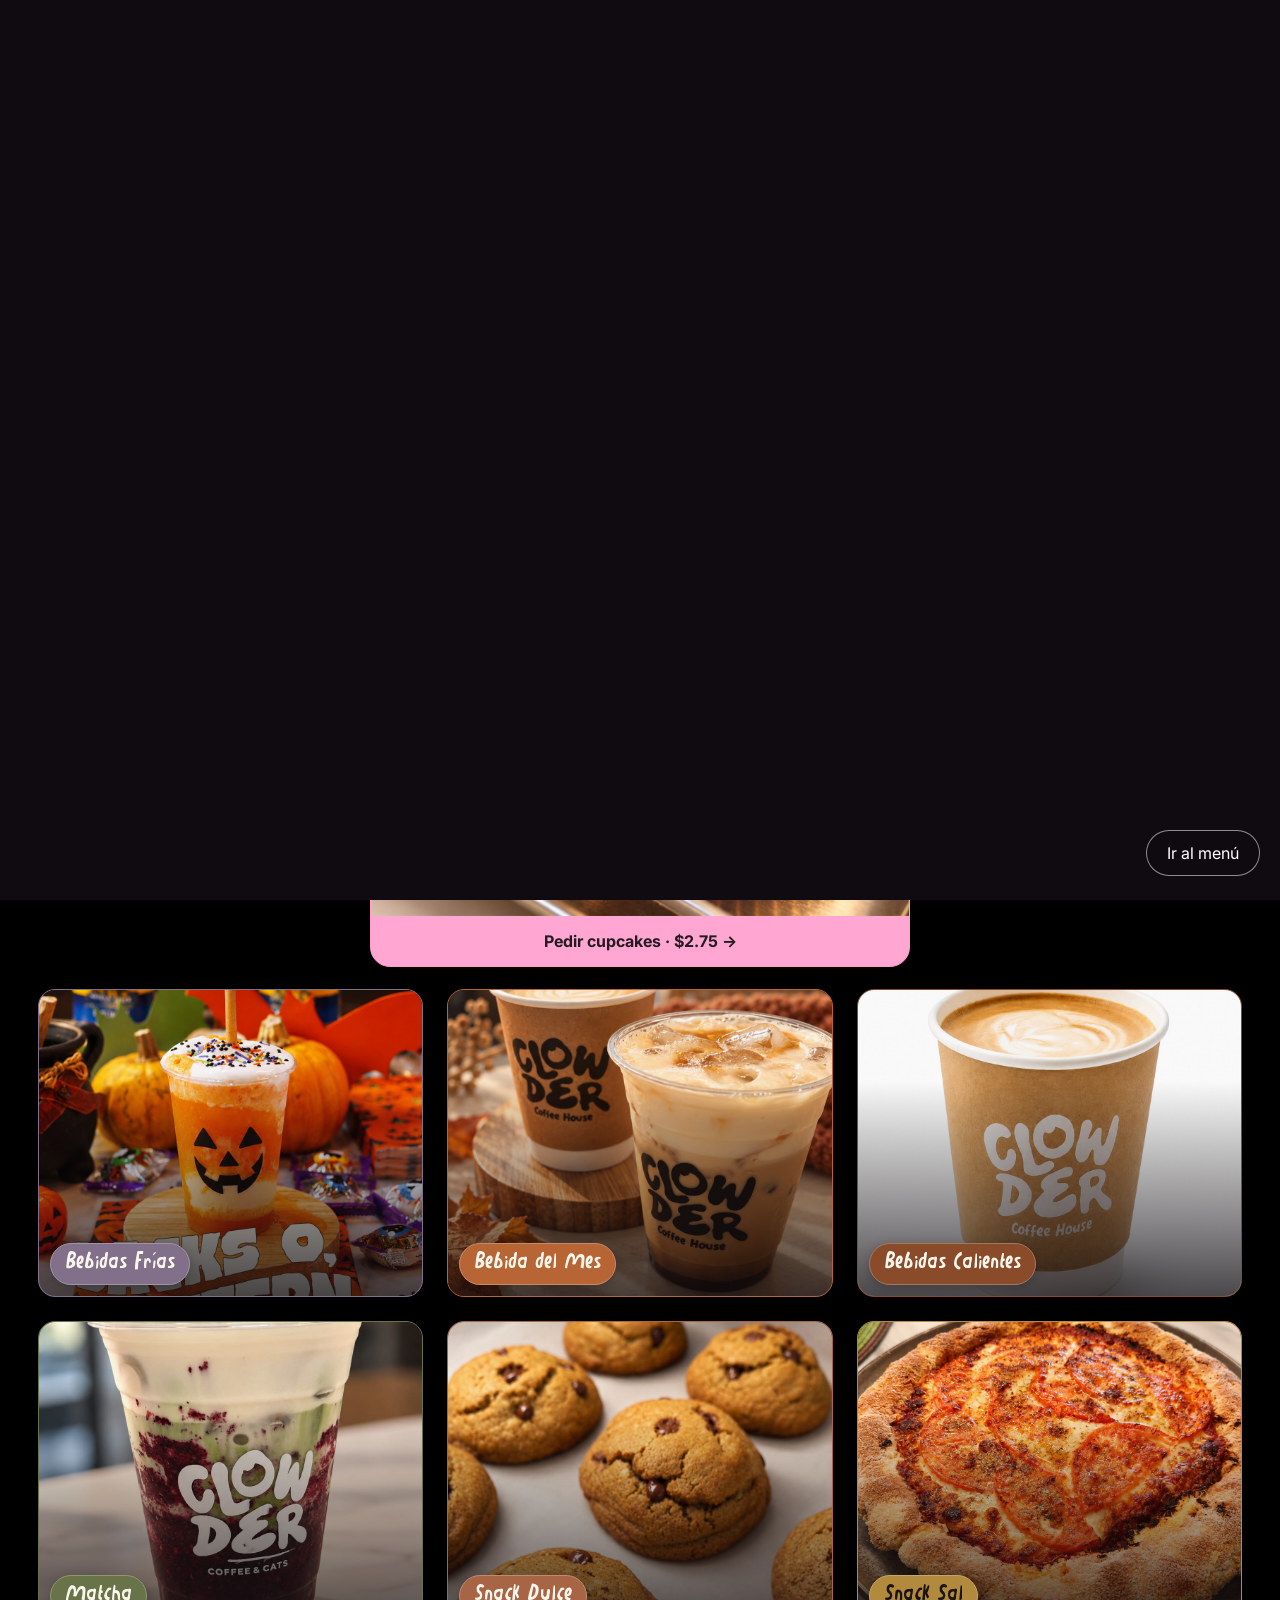
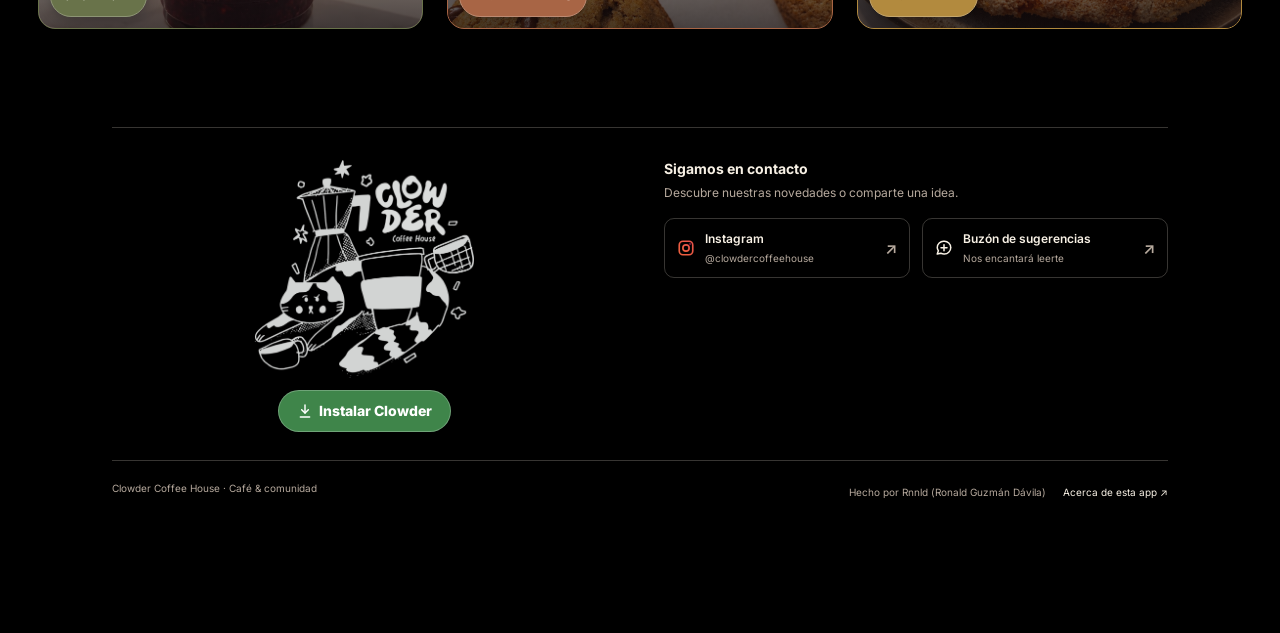
==== commit cb445d1b: "Publica cupcakes a $2.75 con promoción en inicio" ====
--- a/index.html
+++ b/index.html
@@ -27,7 +27,7 @@
 <link rel="icon" type="image/png" href="assets/image-37567444807043c1.png">
 <link rel="preconnect" href="https://fonts.googleapis.com">
 <link href="https://fonts.googleapis.com/css2?family=Fraunces:ital,opsz,wght@0,9..144,400;0,9..144,600;1,9..144,500&family=Inter:wght@400;500;600;700&family=IBM+Plex+Mono:wght@500;600&display=swap" rel="stylesheet">
-<link rel="stylesheet" href="./styles.css?v=20261031-halloween-stock">
+<link rel="stylesheet" href="./styles.css?v=20261101-cupcakes">
 <link rel="stylesheet" href="./order-ticket.css?v=20261026">
 </head>
 <body>
@@ -357,6 +357,6 @@
 
 <script src="./contact-config.js"></script>
 <script src="./order-ticket.js?v=20261026"></script>
-<script src="./app.js?v=20261101-mini-pizza"></script>
+<script src="./app.js?v=20261101-cupcakes"></script>
 </body>
 </html>
--- a/styles.css
+++ b/styles.css
@@ -1267,3 +1267,9 @@
 
 .theme-toggle{cursor:default}
 .halloween-notice{font-family:system-ui,sans-serif;letter-spacing:normal;word-spacing:normal}
+
+/* Promoción de cupcakes: mostrar el arte completo, incluido su texto. */
+.cupcake-promo{display:block;width:100%;max-width:540px;margin:0 auto 22px;padding:0;border:1px solid #ff9fca;border-radius:20px;overflow:hidden;background:#ffa6d2;color:#241b20;cursor:pointer;}
+.cupcake-promo>img{display:block;width:100%;height:auto;}
+.cupcake-promo-cta{display:block;padding:14px 12px;font:700 16px/1.4 'Inter',sans-serif;text-align:center;}
+.cupcake-promo:focus-visible{outline:3px solid #fff;outline-offset:4px;}
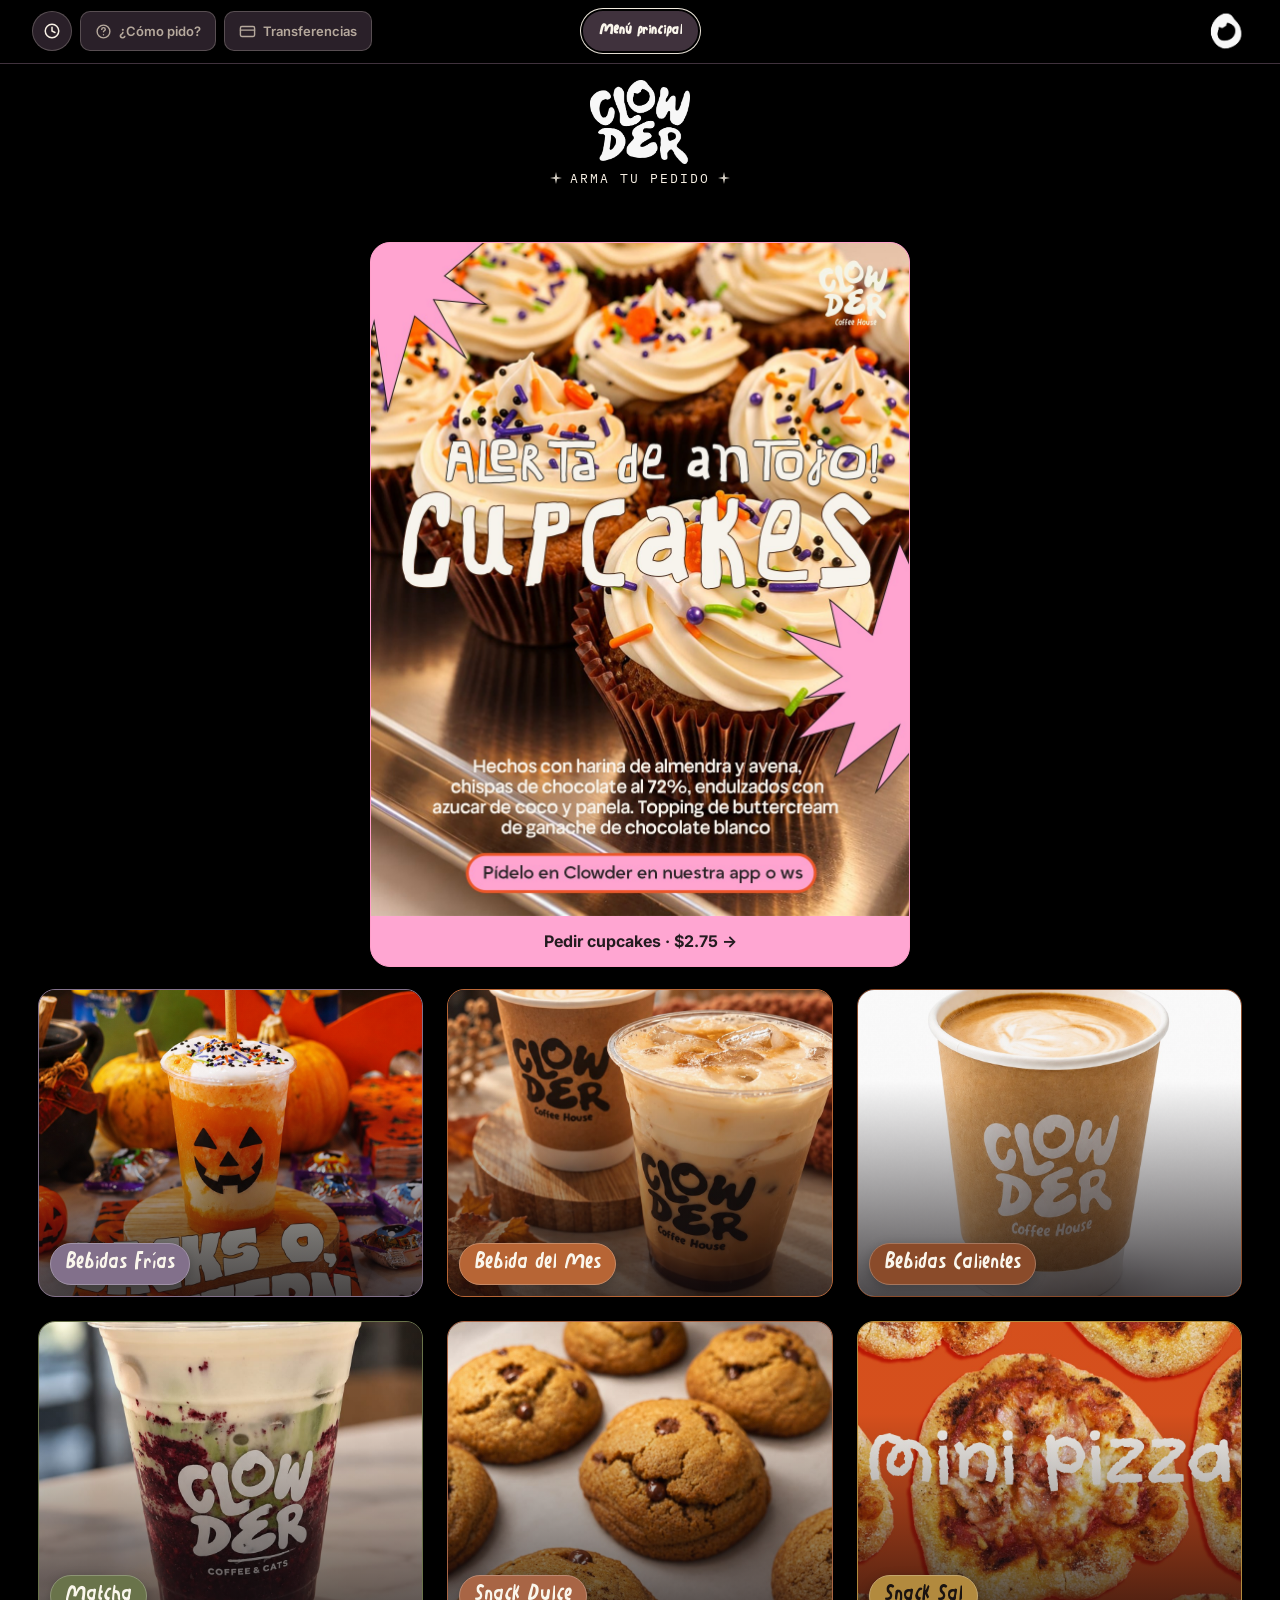
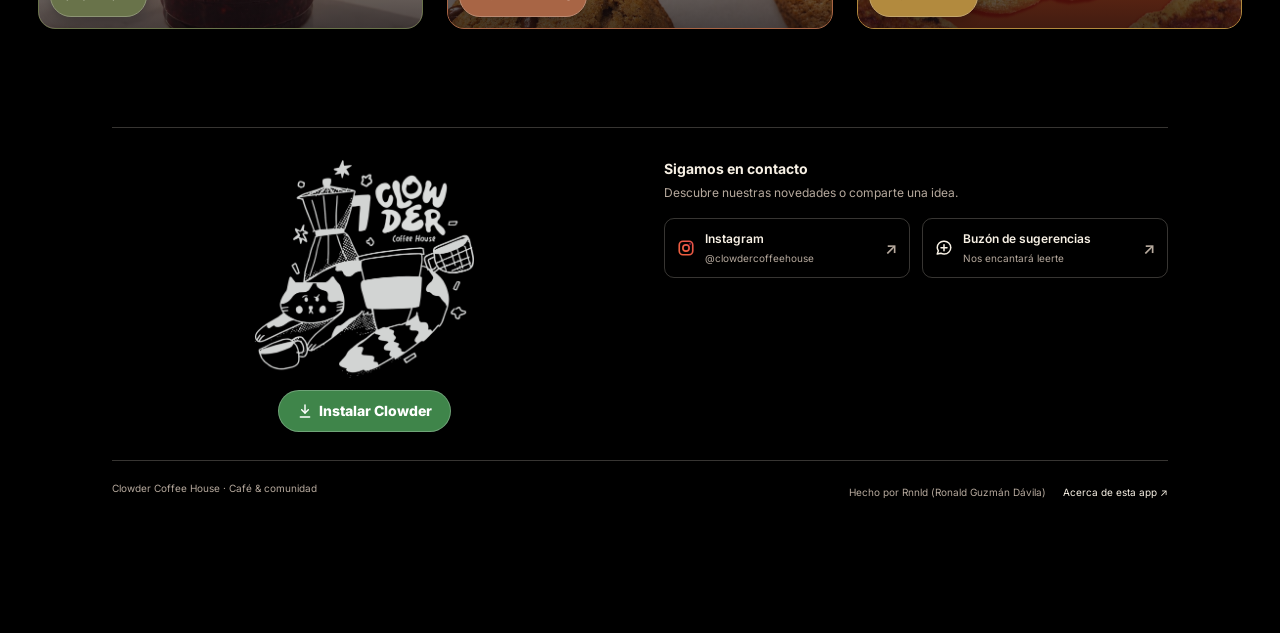
==== commit 4642e45c: "Actualiza menú y solicitudes de dulces" ====
--- a/index.html
+++ b/index.html
@@ -16,30 +16,22 @@
 <meta property="og:type" content="website">
 <meta property="og:title" content="Clowder Coffee House · Arma tu pedido">
 <meta property="og:description" content="Pide desde aquí y te llega directo a nuestro WhatsApp. Café, snacks y la bebida del mes.">
-<meta property="og:url" content="https://clowder.cafe/?halloween=20261031">
-<meta property="og:image" content="https://clowder.cafe/social/halloween-jacks-20261031.jpg">
+<meta property="og:url" content="https://clowder.cafe/">
+<meta property="og:image" content="https://clowder.cafe/banners/mini-pizza.jpeg">
 <meta property="og:image:width" content="1080">
-<meta property="og:image:height" content="1440">
+<meta property="og:image:height" content="1350">
 <meta name="twitter:card" content="summary_large_image">
 <meta property="og:image:type" content="image/jpeg">
-<meta property="og:image:alt" content="Jacks O’ Lantern, la bebida de Halloween de Clowder en su vaso de calabaza">
-<meta name="twitter:image" content="https://clowder.cafe/social/halloween-jacks-20261031.jpg">
+<meta property="og:image:alt" content="Mini Pizza de Clowder">
+<meta name="twitter:image" content="https://clowder.cafe/banners/mini-pizza.jpeg">
 <link rel="icon" type="image/png" href="assets/image-37567444807043c1.png">
 <link rel="preconnect" href="https://fonts.googleapis.com">
 <link href="https://fonts.googleapis.com/css2?family=Fraunces:ital,opsz,wght@0,9..144,400;0,9..144,600;1,9..144,500&family=Inter:wght@400;500;600;700&family=IBM+Plex+Mono:wght@500;600&display=swap" rel="stylesheet">
-<link rel="stylesheet" href="./styles.css?v=20261101-cupcakes">
+<link rel="stylesheet" href="./styles.css?v=20261102-mini-pizza">
 <link rel="stylesheet" href="./order-ticket.css?v=20261026">
 </head>
 <body>
 <noscript><style>.intro-splash{display:none}</style></noscript>
-<div class="intro-splash" id="introSplash">
-  <video id="introVideo" muted playsinline preload="metadata" aria-hidden="true">
-    <source src="assets/pumpkin-intro.mp4" type="video/mp4">
-  </video>
-  <button type="button" class="intro-skip" id="introSkip">Ir al menú</button>
-</div>
-
-
 <div class="sticky-top">
 <header>
   <div class="header-actions">
@@ -357,6 +349,6 @@
 
 <script src="./contact-config.js"></script>
 <script src="./order-ticket.js?v=20261026"></script>
-<script src="./app.js?v=20261101-cupcakes"></script>
+<script src="./app.js?v=20261102-mini-pizza"></script>
 </body>
 </html>
--- a/styles.css
+++ b/styles.css
@@ -1273,3 +1273,7 @@
 .cupcake-promo>img{display:block;width:100%;height:auto;}
 .cupcake-promo-cta{display:block;padding:14px 12px;font:700 16px/1.4 'Inter',sans-serif;text-align:center;}
 .cupcake-promo:focus-visible{outline:3px solid #fff;outline-offset:4px;}
+
+.sweet-request{display:block;width:100%;margin-top:12px;padding:13px 16px;border:1px solid #79492f;border-radius:14px;background:#79492f;color:#fff8ef;font:600 14px/1.4 Inter,sans-serif;cursor:pointer;min-height:46px}.sweet-request:hover{background:#603722}.sweet-request:focus-visible{outline:3px solid #da9a68;outline-offset:3px}.sweet-request:disabled{opacity:.65;cursor:wait}.sweet-request-status{font:400 12px/1.5 Inter,sans-serif;margin:8px 0 0}.sweet-request-status:empty{display:none}
+
+.item-price.availability-label{display:table;margin:10px 0 5px;white-space:nowrap;letter-spacing:normal}
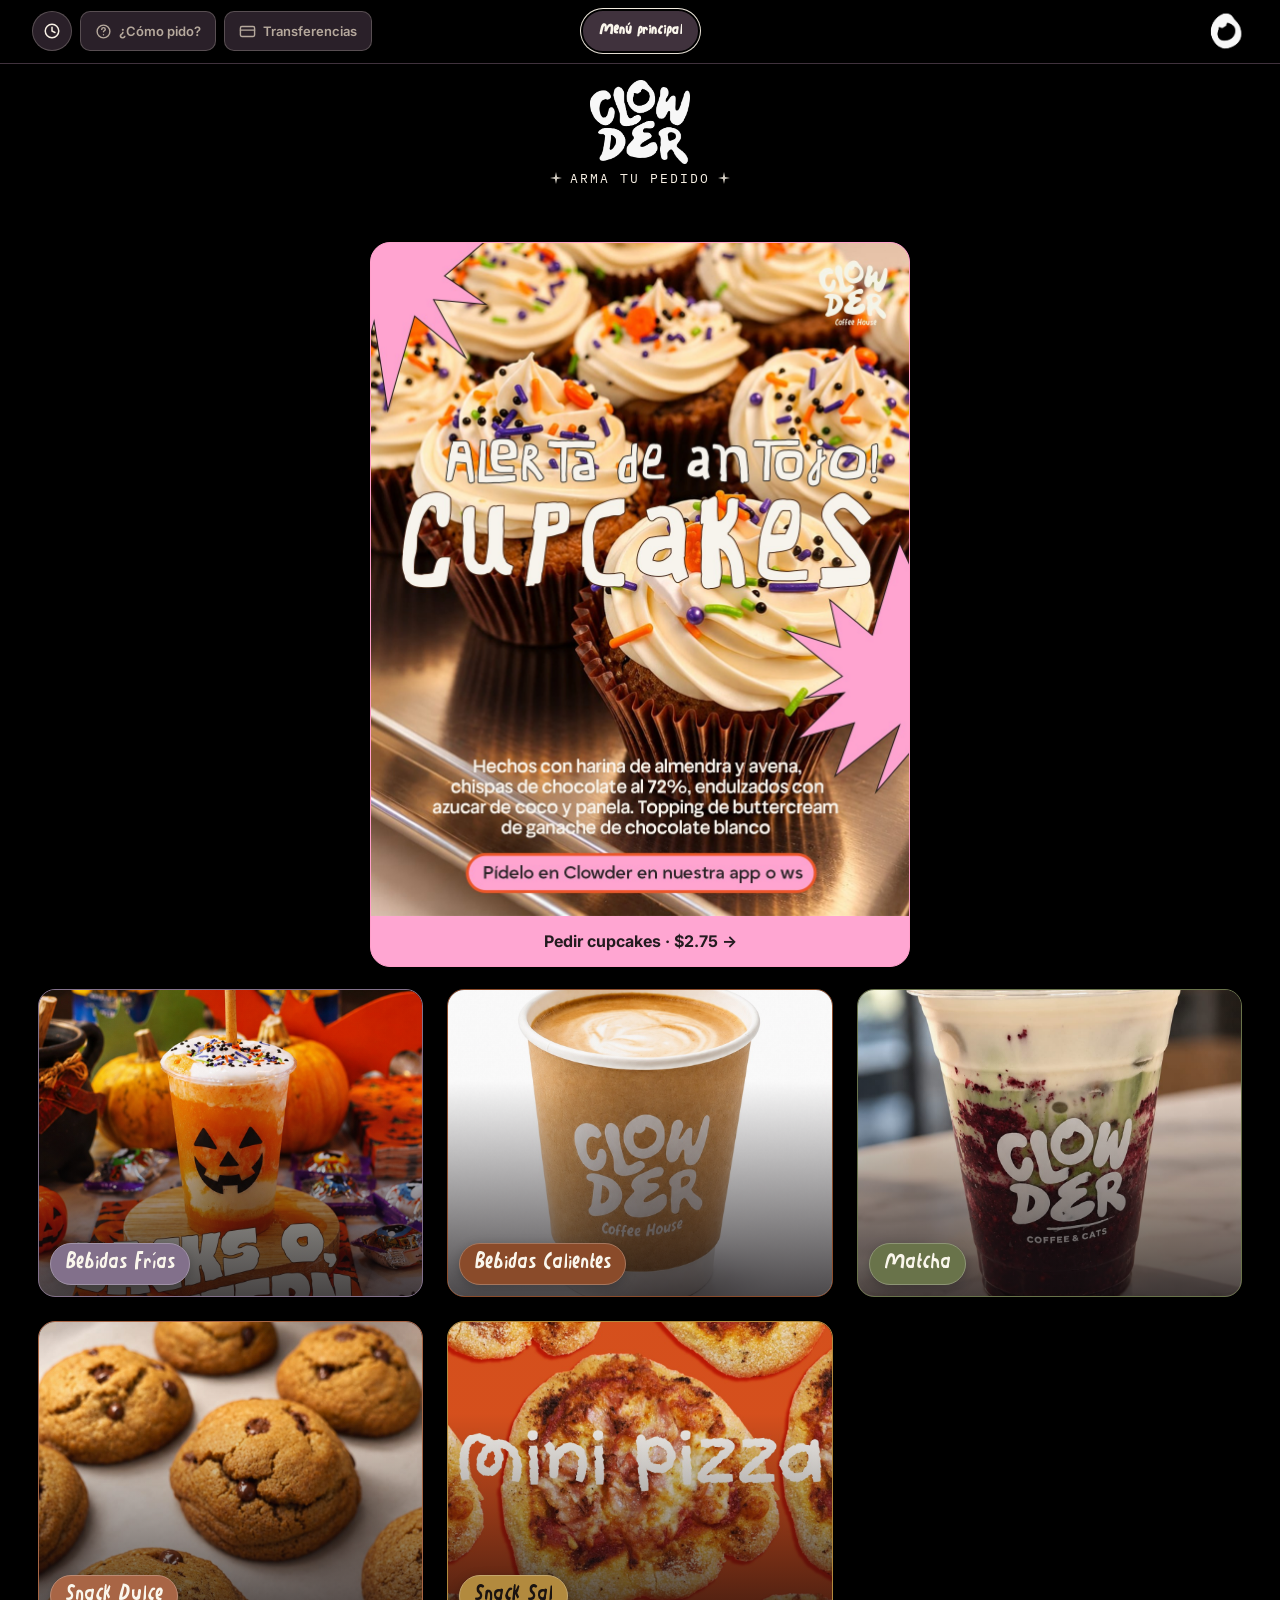
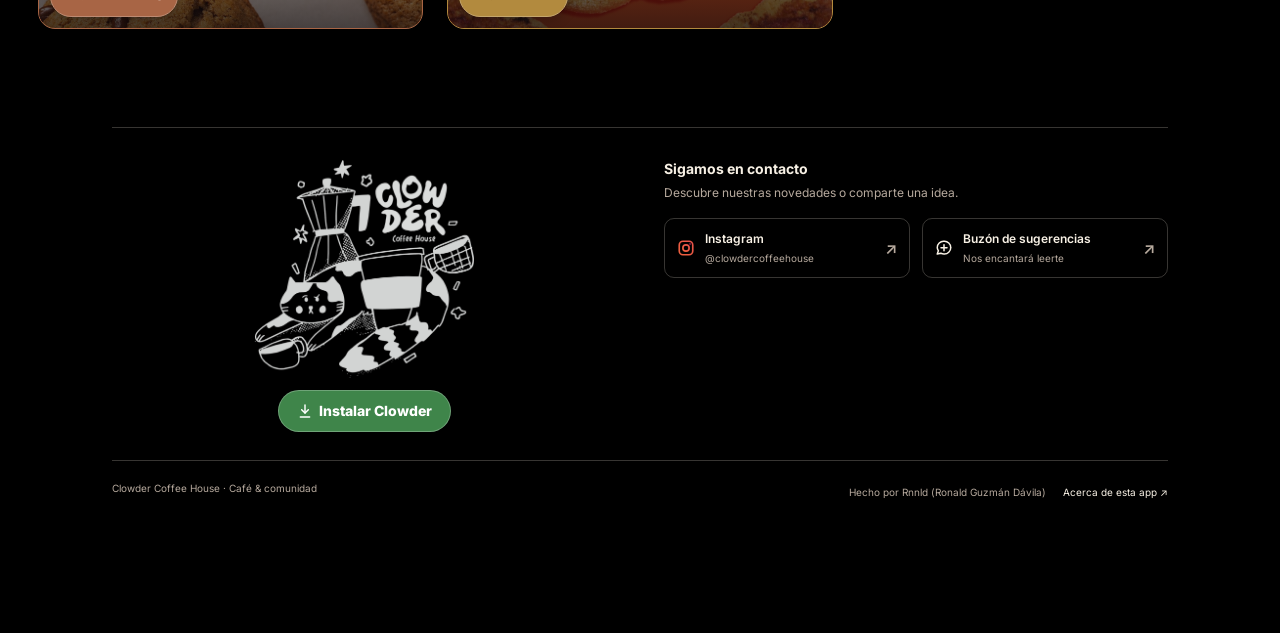
==== commit f8f7712f: "Oculta bebida del mes" ====
--- a/index.html
+++ b/index.html
@@ -27,7 +27,7 @@
 <link rel="icon" type="image/png" href="assets/image-37567444807043c1.png">
 <link rel="preconnect" href="https://fonts.googleapis.com">
 <link href="https://fonts.googleapis.com/css2?family=Fraunces:ital,opsz,wght@0,9..144,400;0,9..144,600;1,9..144,500&family=Inter:wght@400;500;600;700&family=IBM+Plex+Mono:wght@500;600&display=swap" rel="stylesheet">
-<link rel="stylesheet" href="./styles.css?v=20261102-mini-pizza">
+<link rel="stylesheet" href="./styles.css?v=20261102-menu-noviembre">
 <link rel="stylesheet" href="./order-ticket.css?v=20261026">
 </head>
 <body>
@@ -349,6 +349,6 @@
 
 <script src="./contact-config.js"></script>
 <script src="./order-ticket.js?v=20261026"></script>
-<script src="./app.js?v=20261102-mini-pizza"></script>
+<script src="./app.js?v=20261102-menu-noviembre"></script>
 </body>
 </html>
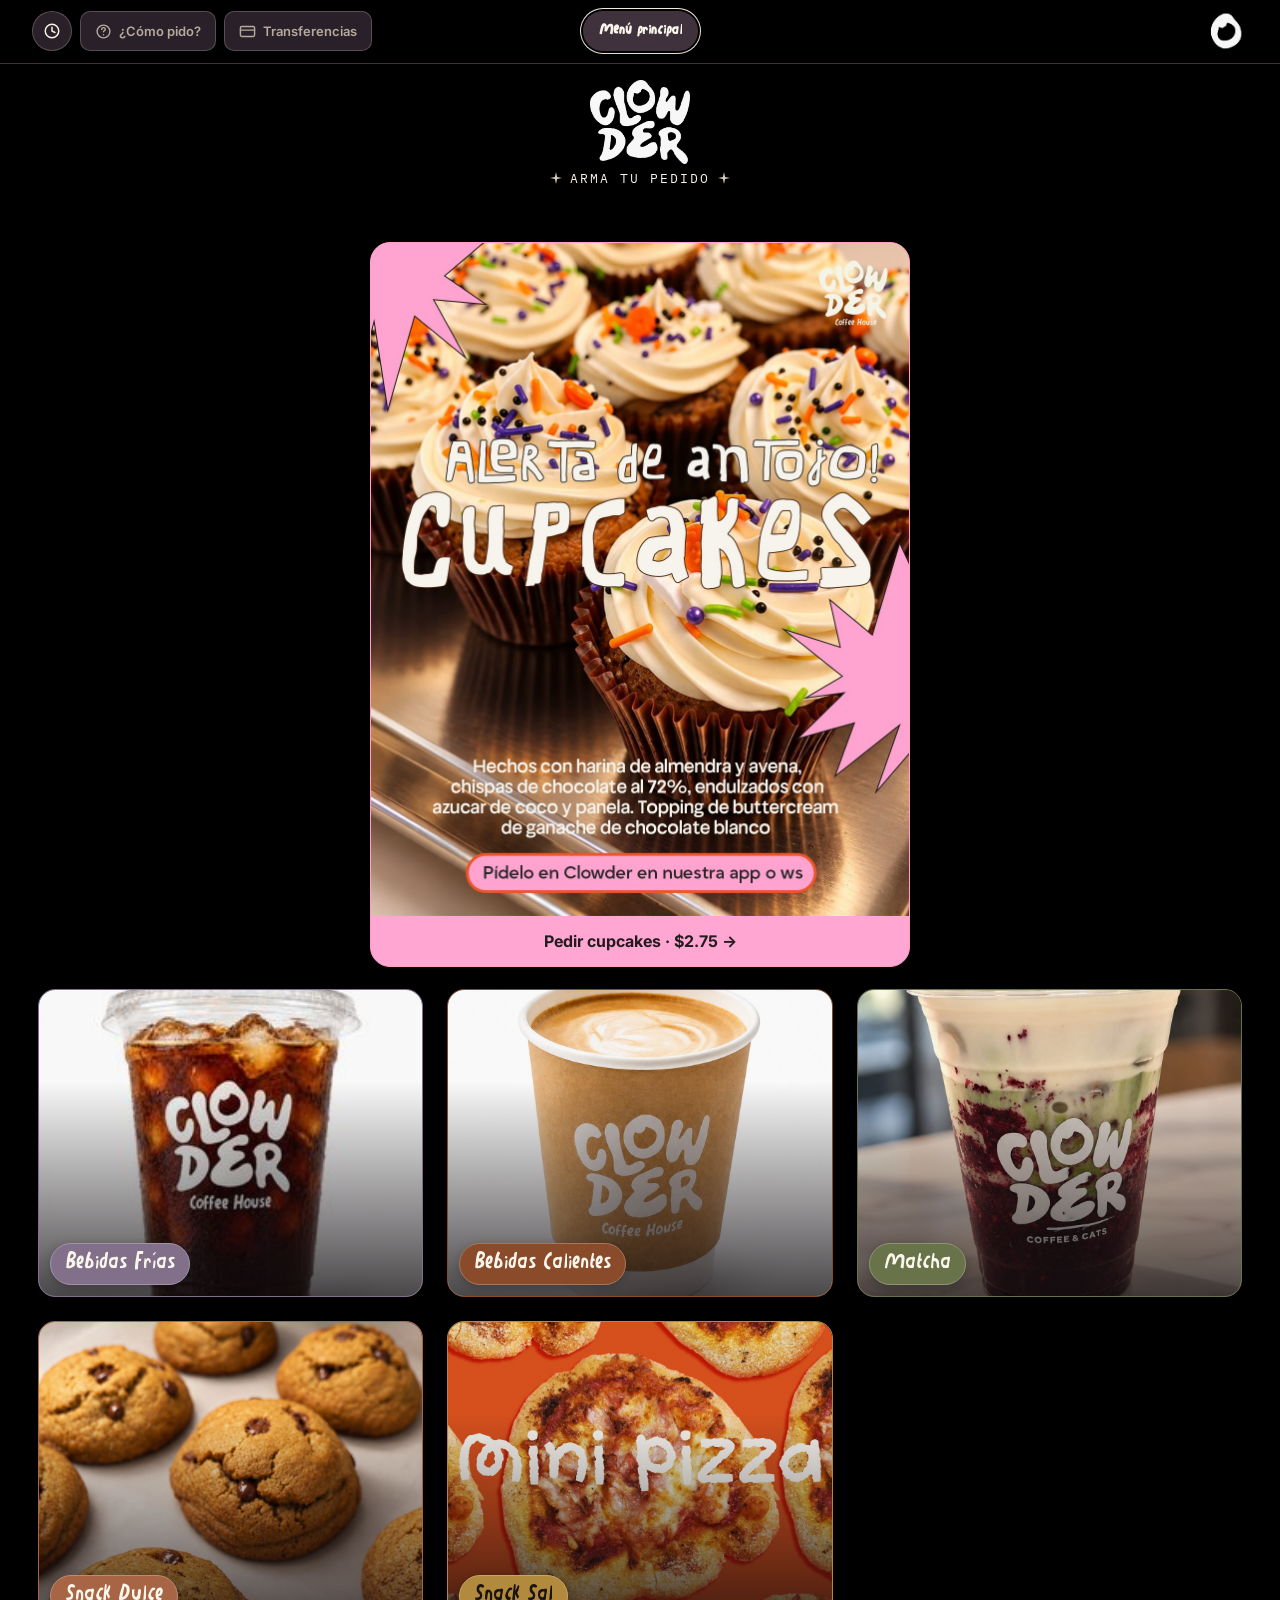
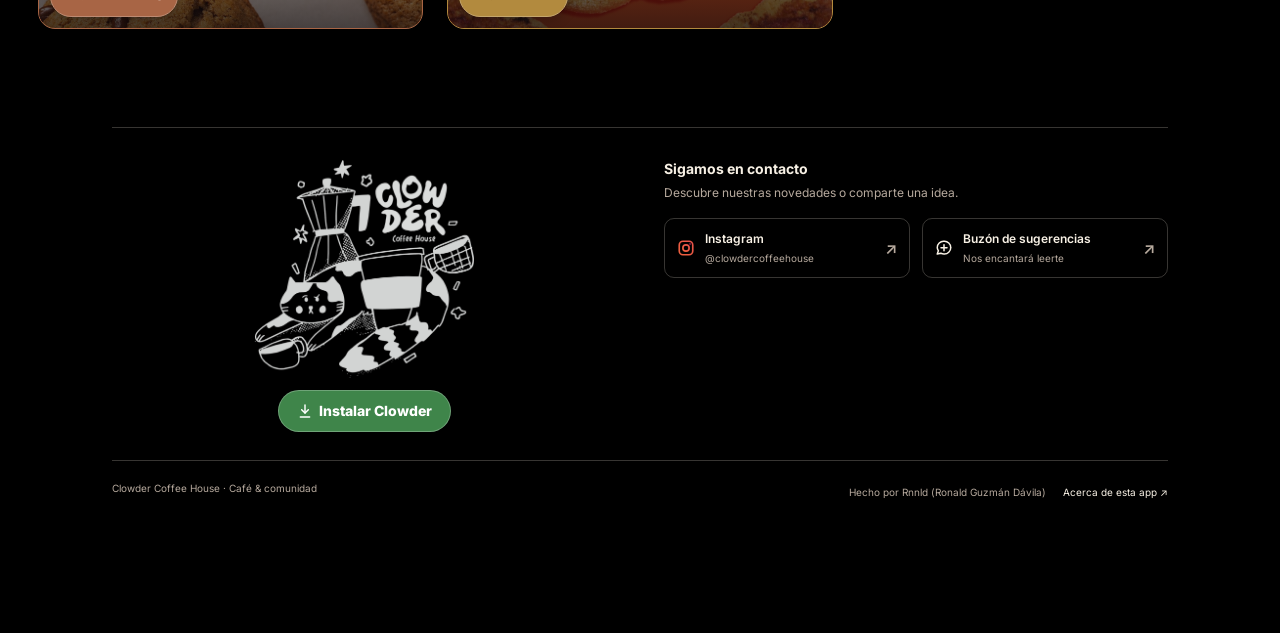
==== commit 01f6c4aa: "Actualiza disponibilidad del menú de Clowder" ====
--- a/index.html
+++ b/index.html
@@ -91,7 +91,7 @@
   <p><b>Mini Clowder Pizza · $3.00</b><br>Los mismos ingredientes de nuestra pizza, en versión mini y sin huevo.</p>
   <div class="halloween-notice-actions">
     <button type="button" onclick="selectCat('Snack Sal')">🍕 Pedir mini pizza</button>
-    <button type="button" onclick="selectCat('Bebidas Frías')">🎃 Jacks O’ Lantern</button>
+    <button id="halloweenJacksButton" type="button" onclick="selectCat('Bebidas Frías')" hidden>🎃 Jacks O’ Lantern</button>
     <button type="button" onclick="selectCat('Bebida del Mes')">☕ Pumpkin Spice Latte</button>
   </div>
 </aside>
@@ -349,6 +349,6 @@
 
 <script src="./contact-config.js"></script>
 <script src="./order-ticket.js?v=20261026"></script>
-<script src="./app.js?v=20261102-menu-noviembre"></script>
+<script src="./app.js?v=20261107-stock"></script>
 </body>
 </html>
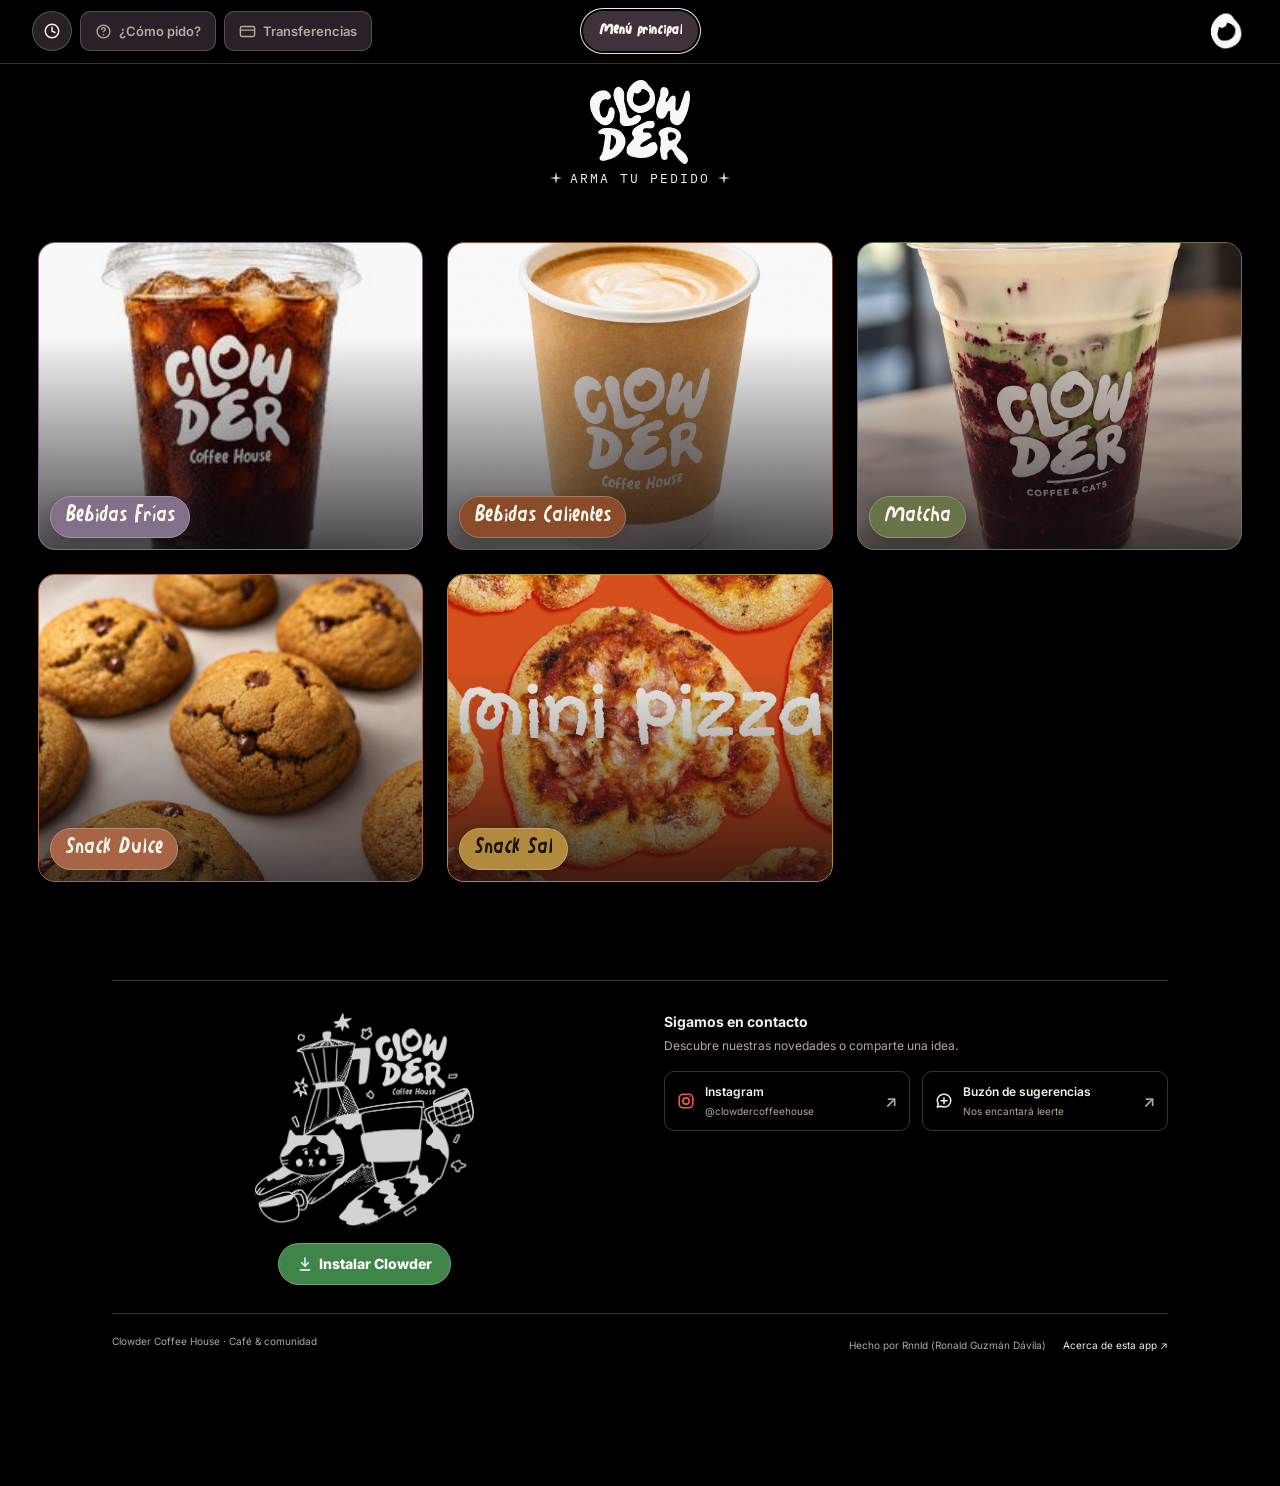
==== commit 10cfb9f2: "Retira promoción de MilkiShaki" ====
--- a/index.html
+++ b/index.html
@@ -349,6 +349,6 @@
 
 <script src="./contact-config.js"></script>
 <script src="./order-ticket.js?v=20261026"></script>
-<script src="./app.js?v=20261107-stock"></script>
+<script src="./app.js?v=20261125-sin-promo-milkishaki"></script>
 </body>
 </html>
